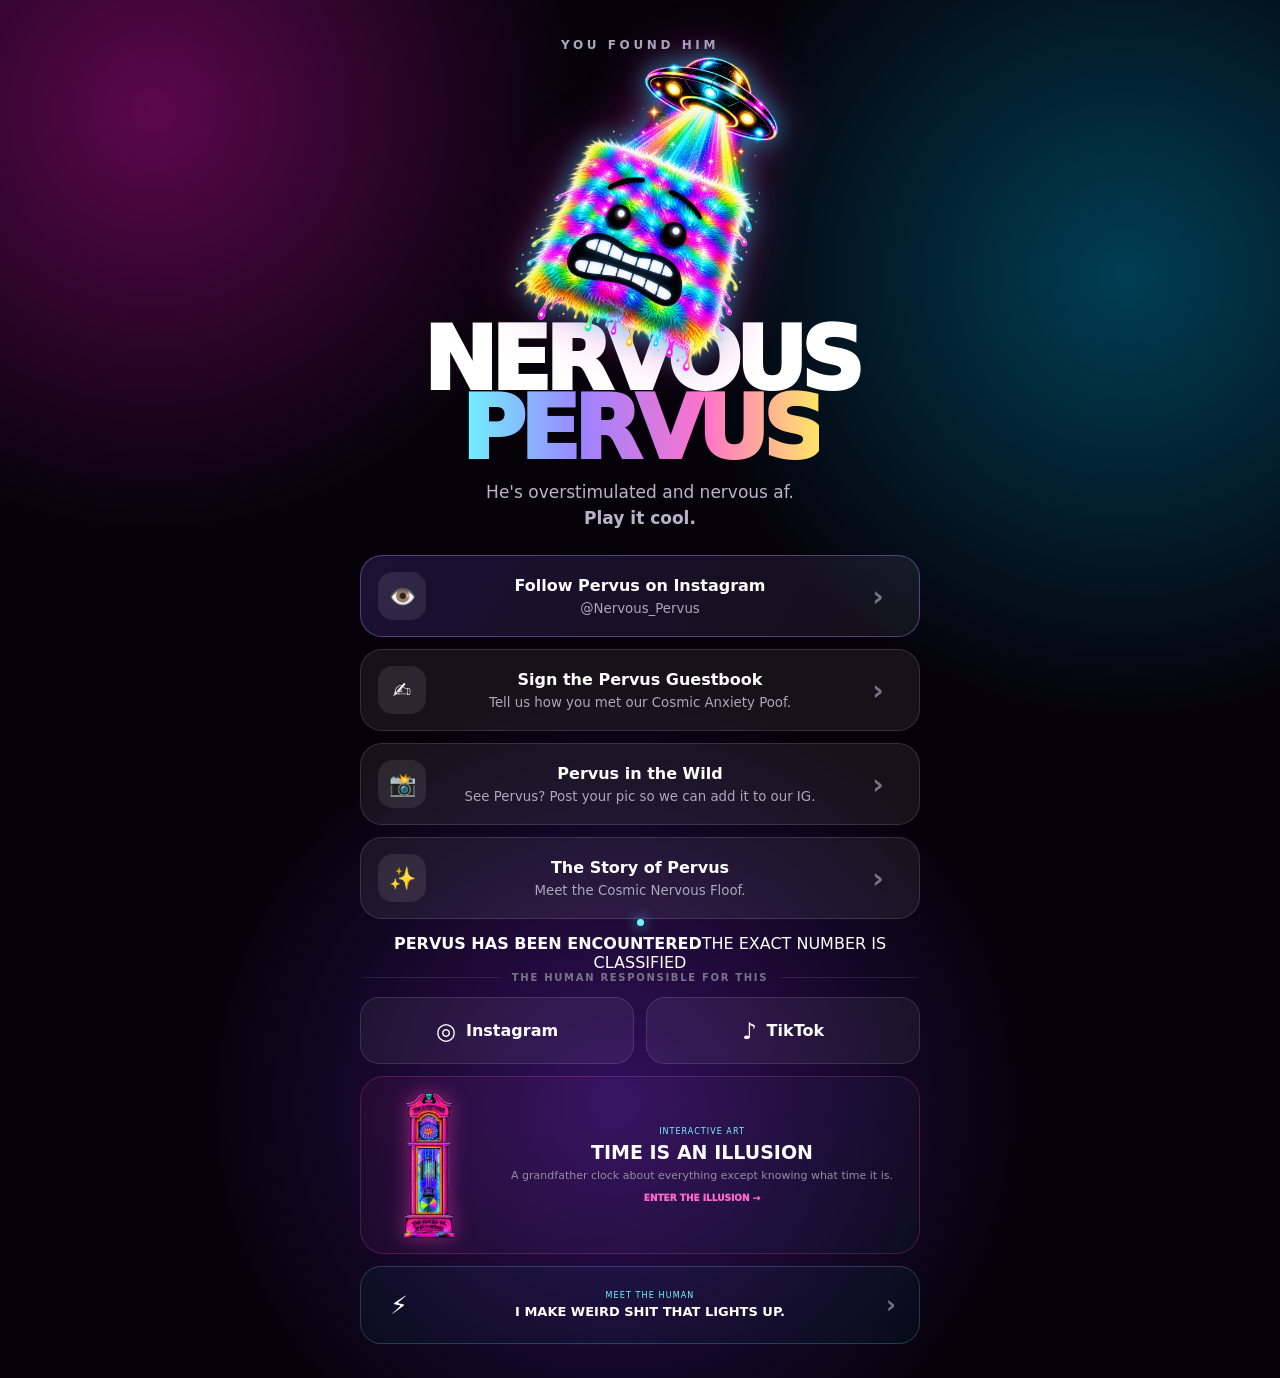
==== index.html @ ae34f4f3 "Refactor encounters section in index.html Removed footer element and adjusted structure for encounte" ====
<!doctype html>
<html lang="en">
<head>
<meta charset="utf-8">
<meta name="viewport" content="width=device-width,initial-scale=1,viewport-fit=cover">
<meta name="theme-color" content="#07030d">
<title>Nervous Pervus</title>
<link rel="stylesheet" href="style.css?v=7">
<link rel="stylesheet" href="art-style.css?v=7">
</head>
<body class="portal-body">
<div class="cosmic-grid"></div>
<main class="shell portal-shell">
  <header class="pervus-home-hero">
    <div class="found">YOU FOUND HIM</div>
    <div class="pervus-float"><img src="pervus-hero.webp" alt="Nervous Pervus being abducted by a neon UFO"></div>
    <h1>NERVOUS<br><span>PERVUS</span></h1>
    <p>He's overstimulated and nervous af.<br><strong>Play it cool.</strong></p>
  </header>

  <section class="links">
    <a class="card primary" id="pervusInstagram" href="#"><div class="emoji">👁️</div><div><strong>Follow Pervus on Instagram</strong><small>@Nervous_Pervus</small></div><b>›</b></a>
    <a class="card" href="guestbook.html"><div class="emoji">✍️</div><div><strong>Sign the Pervus Guestbook</strong><small>Tell us how you met our Cosmic Anxiety Poof.</small></div><b>›</b></a>
    <a class="card" href="upload.html"><div class="emoji">📸</div><div><strong>Pervus in the Wild</strong><small>See Pervus? Post your pic so we can add it to our IG.</small></div><b>›</b></a>
    <a class="card" href="about.html"><div class="emoji">✨</div><div><strong>The Story of Pervus</strong><small>Meet the Cosmic Nervous Floof.</small></div><b>›</b></a>
  </section>

  <div class="pulse"></div><strong>PERVUS HAS BEEN ENCOUNTERED</strong><span id="encounters">COUNTING NERVOUSLY...</span>
  <div class="divider"><span>THE HUMAN RESPONSIBLE FOR THIS</span></div>
  <section class="creator">
    <a class="mini" id="creatorInstagram" href="#"><span>◎</span><strong>Instagram</strong></a>
    <a class="mini" id="creatorTikTok" href="#"><span>♪</span><strong>TikTok</strong></a>
  </section>
  <section class="portal-feature">
    <a href="time-is-an-illusion.html" class="feature-image clock-mini"><img src="clock-hero.webp" alt="Time Is an Illusion"></a>
    <div class="feature-copy">
      <small>INTERACTIVE ART</small>
      <strong>TIME IS AN ILLUSION</strong>
      <span>A grandfather clock about everything except knowing what time it is.</span>
      <a href="time-is-an-illusion.html">ENTER THE ILLUSION →</a>
    </div>
  </section>
  <a class="artist-door closing-door" href="artist.html"><span>⚡</span><div><small>MEET THE HUMAN</small><strong>I MAKE WEIRD SHIT THAT LIGHTS UP.</strong></div><b>›</b></a>
</main>
<script src="config.js?v=5"></script><script src="app.js?v=5"></script>
</body></html>
---- style.css ----
*{box-sizing:border-box}html,body{margin:0;min-height:100%;font-family:Inter,ui-sans-serif,system-ui,-apple-system,"Segoe UI",sans-serif;background:#090812;color:#fff}body{min-height:100vh;background:radial-gradient(circle at 15% 5%,#2b1750 0,transparent 32%),radial-gradient(circle at 90% 22%,#073b47 0,transparent 30%),radial-gradient(circle at 50% 100%,#401132 0,transparent 38%),#090812}.shell{width:min(100% - 30px,560px);margin:auto;padding:38px 0 34px}.hero{text-align:center;margin-bottom:28px}.found{font-size:12px;font-weight:900;letter-spacing:.3em;color:#aaa8bc;margin-bottom:14px}.hero h1{font-size:clamp(54px,16vw,88px);line-height:.79;letter-spacing:-.07em;margin:0;font-weight:1000}.hero h1 span,.gradient{background:linear-gradient(90deg,#70f5ff,#9c83ff 34%,#ff73cb 68%,#ffe566);background-clip:text;-webkit-background-clip:text;color:transparent}.hero p{color:#b8b5c8;font-size:17px;line-height:1.5;margin:24px 0 0}.links{display:grid;gap:12px}.card{min-height:82px;border:1px solid #ffffff21;background:#ffffff11;border-radius:22px;padding:15px 17px;display:grid;grid-template-columns:48px 1fr 20px;gap:13px;align-items:center;text-decoration:none;color:#fff}.card.primary{border-color:#b285ff66;background:linear-gradient(120deg,#7444ce38,#ffffff0f)}.emoji{width:48px;height:48px;border-radius:15px;display:grid;place-items:center;background:#ffffff17;font-size:22px}.card strong{display:block;font-size:16px}.card small{display:block;color:#aaa8ba;margin-top:5px;line-height:1.3}.card b{font-size:28px;color:#777487}.divider{display:flex;align-items:center;gap:12px;color:#777487;font-size:10px;font-weight:900;letter-spacing:.17em;margin:29px 3px 14px}.divider:before,.divider:after{content:"";height:1px;background:#ffffff1a;flex:1}.creator{display:grid;grid-template-columns:1fr 1fr;gap:12px}.mini{height:67px;border-radius:19px;border:1px solid #ffffff1f;background:#ffffff0e;display:flex;align-items:center;justify-content:center;gap:10px;color:#fff;text-decoration:none}.mini span{font-size:23px}footer{text-align:center;color:#777487;margin-top:31px;font-size:10px;letter-spacing:.12em;line-height:1.7}footer strong,footer span{display:block}.pulse{width:7px;height:7px;background:#70f5ff;border-radius:50%;margin:0 auto 8px;box-shadow:0 0 13px #70f5ff}.back{color:#aaa8ba;text-decoration:none;font-weight:800}.page-title{font-size:46px;line-height:.9;margin:22px 0 10px;letter-spacing:-.05em}.intro{color:#aaa8ba;line-height:1.5;margin-bottom:24px}.panel{border:1px solid #ffffff20;background:#ffffff0e;border-radius:24px;padding:18px;margin-bottom:16px}label{display:block;font-size:12px;font-weight:900;letter-spacing:.08em;color:#b9b6c9;margin:14px 0 7px}input,textarea{width:100%;border:1px solid #ffffff20;background:#080810aa;color:#fff;border-radius:14px;padding:14px;font:inherit;outline:none}textarea{min-height:120px;resize:vertical}input:focus,textarea:focus{border-color:#8befff88}.submit{width:100%;border:0;border-radius:16px;padding:16px;margin-top:16px;font-weight:900;font-size:16px;color:#0b0910;background:linear-gradient(90deg,#70f5ff,#b794ff,#ff87d1);cursor:pointer}.submit:disabled{opacity:.55}.status{min-height:24px;text-align:center;color:#b8b5c8;margin-top:12px}.entry{border:1px solid #ffffff1b;background:#ffffff0b;border-radius:18px;padding:15px;margin:10px 0}.entry-head{display:flex;justify-content:space-between;gap:10px;align-items:flex-start}.entry strong{font-size:15px}.entry .where,.entry time{color:#777487;font-size:12px}.entry p{color:#c5c2d0;line-height:1.45;margin:10px 0 0;white-space:pre-wrap;overflow-wrap:anywhere}.empty{color:#777487;text-align:center;padding:18px}.counter{font-size:12px;color:#777487;margin:0 0 12px}
/* Phase 5: universal centered layout */
.shell,.shell *{text-align:center}
.card{grid-template-columns:48px 1fr 48px}
.card .emoji{justify-self:center}.card b{justify-self:center}
.entry-head,.admin-bar,.queue-head,.review-top{justify-content:center!important;align-items:center!important;flex-direction:column}
input,textarea{text-align:center}
.back{display:block;text-align:center}
.intro{margin-left:auto;margin-right:auto}
.review-actions,.confirm-actions{justify-content:center}
.about-head{margin:20px 0}.about-head h2{font-size:14px;letter-spacing:.16em;color:#b8b5c8;margin:12px 0 24px}
.about-story{padding:24px 20px}.about-story p{font-size:16px;line-height:1.7;color:#c8c5d2;margin:18px 0}
.story-orb{font-size:38px;margin:4px 0 16px}.about-story .vibe-callout{font-size:20px;font-weight:1000;letter-spacing:.06em;color:#fff;margin:28px 0}
.about-story .rhythm{font-size:19px;font-weight:900;color:#fff;line-height:1.55}
.about-story blockquote{margin:30px 0 8px;padding:22px 12px;border-top:1px solid #ffffff1b;border-bottom:1px solid #ffffff1b;font-size:23px;font-weight:1000;line-height:1.35;background:linear-gradient(90deg,#70f5ff,#9c83ff 34%,#ff73cb 68%,#ffe566);background-clip:text;-webkit-background-clip:text;color:transparent}
.about-story blockquote span{font-size:16px}.about-home{display:block;text-decoration:none}
---- art-style.css ----
*{box-sizing:border-box}html,body{margin:0;min-height:100%;font-family:Inter,ui-sans-serif,system-ui,-apple-system,"Segoe UI",sans-serif;background:#05020a;color:#fff}a{color:inherit}.neon-body,.portal-body{background:radial-gradient(circle at 12% 8%,#5b074d 0,transparent 25%),radial-gradient(circle at 88% 20%,#003e54 0,transparent 28%),radial-gradient(circle at 48% 80%,#32105d 0,transparent 32%),#05020a;overflow-x:hidden}.cosmic-grid{position:fixed;inset:0;pointer-events:none;opacity:.28;background-image:linear-gradient(#ffffff06 1px,transparent 1px),linear-gradient(90deg,#ffffff05 1px,transparent 1px);background-size:38px 38px;mask-image:linear-gradient(to bottom,#000,transparent 75%);z-index:0}.art-shell{position:relative;z-index:1;width:min(100% - 28px,760px);margin:auto;padding:20px 0 48px;text-align:center}.art-nav{display:flex;justify-content:space-between;gap:12px;margin:4px 0 44px}.art-nav a{font-size:10px;font-weight:1000;letter-spacing:.16em;text-decoration:none;color:#76f7ff;text-shadow:0 0 14px #00eaff88}.eyebrow,.section-tag{font-size:10px;font-weight:1000;letter-spacing:.24em;color:#ff70ce;text-shadow:0 0 15px #ff00a888}.clock-opening h1,.artist-opening h1{font-size:clamp(64px,18vw,118px);line-height:.76;letter-spacing:-.075em;margin:14px 0 28px;font-weight:1000;text-shadow:0 0 3px #fff,0 0 22px #ff00a84f}.clock-opening h1 span,.artist-opening h1 span,h2 span{background:linear-gradient(90deg,#5ff7ff,#9d80ff 32%,#ff47ba 65%,#ffe968);-webkit-background-clip:text;background-clip:text;color:transparent;filter:drop-shadow(0 0 12px #ff36b04d)}.opening-line{font-size:clamp(17px,4.8vw,25px);line-height:1.35;color:#bdb7c9;margin:0 auto 8px;max-width:620px}.opening-line strong{color:#fff}.clock-stage{position:relative;min-height:min(820px,115vw);display:grid;place-items:center;margin:4px 0}.clock-aura{position:absolute;width:72%;height:72%;border-radius:50%;background:radial-gradient(ellipse,#ff20ac55 0,#7d42ff30 35%,#00eaff20 58%,transparent 72%);filter:blur(25px);animation:breathe 5s ease-in-out infinite}.clock-stage img{position:relative;z-index:2;width:min(80%,470px);max-height:780px;object-fit:contain;filter:drop-shadow(0 0 10px #ff28bd) drop-shadow(0 0 34px #652dff8c)}@keyframes breathe{50%{transform:scale(1.08);opacity:.72}}.scroll-cue{font-size:9px;font-weight:900;letter-spacing:.2em;color:#797181;margin:-10px 0 45px}

.manifesto-panel,.present-panel,.play-panel,.origin-panel,.moment-panel,.wild-panel,.final-clock,.whatif-panel,.identity-panel,.breath-panel,.chaos-panel,.stop-panel,.imposter-panel,.inspire-panel,.social-panel{border:1px solid #ff45b34d;border-radius:30px;padding:32px 24px;margin:18px 0;background:linear-gradient(145deg,#ff2cad10,#6d35ff0b 48%,#08050dcc);box-shadow:inset 0 0 30px #ff00aa08,0 0 35px #ff00aa0b}.present-panel,.play-panel,.breath-panel,.imposter-panel{border-color:#4cefff4d;background:linear-gradient(145deg,#00eaff0f,#5434ff0b 52%,#08050dcc)}h2{font-size:clamp(38px,10vw,62px);line-height:.88;letter-spacing:-.055em;margin:10px 0 24px;font-weight:1000}.art-shell p{max-width:620px;margin:17px auto;color:#c9c3d2;font-size:16px;line-height:1.75}.art-shell em{color:#fff}.statement{margin:30px -6px 0;padding:25px 10px;border-top:1px solid #ff53bc4a;border-bottom:1px solid #59efff42;font-size:clamp(22px,6vw,35px);font-weight:900;line-height:1.1}.statement strong{color:#fff}.cyan-statement{color:#73f7ff;text-shadow:0 0 17px #00eaff42}

.delay-section{padding:54px 4px;margin:25px 0}.delay-word{font-size:clamp(48px,14vw,92px);font-weight:1000;line-height:.84;letter-spacing:-.065em;background:linear-gradient(90deg,#fff,#ff58c0);-webkit-background-clip:text;background-clip:text;color:transparent}.delay-word.dim{opacity:.46}.delay-section p{margin-top:36px}.delay-section h2{margin-top:38px}.delay-section h2 span{font-size:.72em}.time-three{display:grid;grid-template-columns:repeat(3,1fr);gap:8px;margin:28px 0}.time-three article{border:1px solid #ffffff18;border-radius:18px;padding:18px 6px;background:#ffffff07}.time-three small,.time-three b{display:block}.time-three small{font-size:8px;letter-spacing:.14em;color:#817b8a}.time-three b{font-size:13px;margin-top:6px}.time-three .now{border-color:#61f5ff66;box-shadow:0 0 24px #00eaff12}.time-three .now b{color:#76f7ff}.giant-line{font-size:clamp(28px,8vw,48px);font-weight:1000;line-height:.94;margin:30px 0;color:#fff}.spend-section{padding:60px 12px;margin:20px 0}.spend-section h2{font-size:clamp(34px,9vw,56px);color:#9b94a5}.spend{font-size:clamp(60px,17vw,112px);font-weight:1000;line-height:.75;letter-spacing:-.07em;margin:24px -8px 36px;background:linear-gradient(90deg,#55f6ff,#9c7dff,#ff3eb7,#ffe76d);-webkit-background-clip:text;background-clip:text;color:transparent;filter:drop-shadow(0 0 16px #ff37b64d)}.play-grid{display:grid;grid-template-columns:repeat(3,1fr);gap:8px;margin:28px 0}.play-grid b{border:1px solid #61efff36;border-radius:18px;padding:19px 5px;color:#78f6ff;font-size:16px}.play-grid small{font-size:10px;color:#8d8798;font-weight:500}.whatif{font-size:clamp(48px,14vw,94px);font-weight:1000;line-height:.82;letter-spacing:-.07em;margin:28px 0;background:linear-gradient(90deg,#68f7ff,#ff4abc,#ffe56d);-webkit-background-clip:text;background-clip:text;color:transparent}.moment-lines{display:flex;flex-wrap:wrap;justify-content:center;gap:7px;margin:25px 0}.moment-lines span{border:1px solid #ffffff17;border-radius:999px;padding:8px 12px;font-size:11px;color:#bcb5c5;background:#ffffff08}.art-shell blockquote{font-size:clamp(29px,8vw,48px);font-weight:1000;line-height:.94;letter-spacing:-.045em;margin:32px 0;background:linear-gradient(90deg,#76f7ff,#ff48bc,#ffe56d);-webkit-background-clip:text;background-clip:text;color:transparent}.art-shell blockquote strong{font-size:.74em}.event-stack{display:grid;gap:9px;margin:26px auto;max-width:520px}.event-stack div{border:1px solid #ffffff18;background:#ffffff08;border-radius:18px;padding:16px}.event-stack b,.event-stack small{display:block}.event-stack small{color:#8c8595;font-size:10px;margin-top:5px}.soft{color:#a29baa!important}.make-it{font-size:clamp(62px,18vw,118px);font-weight:1000;line-height:.72;letter-spacing:-.075em;margin:35px -8px;background:linear-gradient(90deg,#fff,#5cf7ff 30%,#ff48bc 70%,#ffe76b);-webkit-background-clip:text;background-clip:text;color:transparent;filter:drop-shadow(0 0 18px #ff35b44c)}.neon-button{display:block;text-decoration:none;color:#08030c;background:linear-gradient(90deg,#61f5ff,#b887ff,#ff62c5);font-weight:1000;border-radius:18px;padding:18px;margin:28px auto 0;max-width:390px;box-shadow:0 0 30px #b345ff3a}.art-footer{margin:44px 0 8px;color:#655e6d;font-size:9px;letter-spacing:.18em}

.artist-opening{padding:12px 0 34px}.artist-opening p{font-size:17px}.artist-thesis{font-size:clamp(30px,8vw,50px);font-weight:1000;line-height:.95;margin:10px 0 28px}.artist-thesis strong{color:#74f7ff;text-shadow:0 0 18px #00eaff66}.whatif.huge{font-size:clamp(65px,19vw,125px)}.whoa{font-size:clamp(45px,13vw,84px);font-weight:1000;line-height:.82;letter-spacing:-.06em;margin:30px 0;color:#fff;text-shadow:0 0 22px #ff35b455}.do-list{display:grid;gap:7px;margin:28px auto;max-width:520px}.do-list span{font-size:clamp(25px,7vw,40px);font-weight:1000;line-height:1;border:1px solid #ffffff16;border-radius:15px;padding:12px;background:#ffffff06}.projects{margin:55px 0}.projects>h2{margin-bottom:28px}.project-card{display:grid;grid-template-columns:150px 1fr;align-items:center;gap:15px;text-decoration:none;border:1px solid #ffffff1b;background:#ffffff09;border-radius:26px;padding:13px;margin:14px 0;overflow:hidden;text-align:left}.project-card *{text-align:left}.project-image{height:185px;border-radius:18px;display:grid;place-items:center;background:radial-gradient(circle,#ff2fb72b,transparent 70%)}.project-image img{max-width:125px;max-height:175px;object-fit:contain;filter:drop-shadow(0 0 11px #ff3eb77d)}.project-image.pervus{background:radial-gradient(circle,#00eaff28,transparent 70%)}.project-image.pervus img{max-width:145px}.project-card small{font-size:8px;letter-spacing:.13em;color:#75f7ff}.project-card b{display:block;font-size:22px;margin:6px 0}.project-card p{font-size:12px!important;line-height:1.45!important;margin:0!important;color:#938c9d!important}.project-card em{display:block;font-style:normal;color:#ff6acb;font-size:10px;font-weight:1000;margin-top:13px}.artist-socials{display:grid;grid-template-columns:1fr 1fr;gap:10px;margin-top:24px}.artist-socials a{text-decoration:none;border:1px solid #ffffff1b;background:#ffffff08;border-radius:18px;padding:17px}.artist-socials b,.artist-socials span{display:block}.artist-socials b{color:#78f6ff}.artist-socials span{font-size:10px;color:#918a9a;margin-top:5px}

.portal-shell{position:relative;z-index:1}.pervus-home-hero{text-align:center;margin-bottom:24px}.pervus-home-hero .pervus-float{height:290px;display:grid;place-items:center;margin:-10px 0 -20px}.pervus-home-hero img{width:min(94%,430px);max-height:320px;object-fit:contain;filter:drop-shadow(0 0 12px #00eaff88) drop-shadow(0 0 26px #ff27b866)}.pervus-home-hero h1{font-size:clamp(55px,16vw,88px);line-height:.78;letter-spacing:-.07em;margin:0;font-weight:1000}.pervus-home-hero h1 span{background:linear-gradient(90deg,#70f5ff,#9c83ff 34%,#ff73cb 68%,#ffe566);-webkit-background-clip:text;background-clip:text;color:transparent}.pervus-home-hero p{color:#b8b5c8;font-size:17px;line-height:1.5}.portal-feature{border:1px solid #ff52bd38;border-radius:24px;background:linear-gradient(135deg,#ff35b510,#00eaff09);display:grid;grid-template-columns:110px 1fr;gap:14px;align-items:center;padding:13px;margin:12px 0}.feature-image{height:150px;display:grid;place-items:center}.feature-image img{max-width:95px;max-height:145px;filter:drop-shadow(0 0 10px #ff3fba77)}.feature-copy small,.feature-copy strong,.feature-copy span,.feature-copy>a{display:block}.feature-copy small{font-size:8px;letter-spacing:.13em;color:#75f7ff}.feature-copy strong{font-size:19px;margin:5px 0}.feature-copy span{font-size:11px;color:#938d9d;line-height:1.4}.feature-copy>a{font-size:9px;font-weight:1000;color:#ff68ca;text-decoration:none;margin-top:10px}.artist-door{min-height:78px;border:1px solid #5feeff38;background:#00eaff09;border-radius:21px;padding:13px 16px;display:grid;grid-template-columns:44px 1fr 24px;align-items:center;gap:10px;text-decoration:none;margin:12px 0}.artist-door>span{font-size:25px}.artist-door small,.artist-door strong{display:block}.artist-door small{font-size:8px;letter-spacing:.14em;color:#75f7ff}.artist-door strong{font-size:13px;margin-top:4px}.artist-door b{font-size:24px;color:#777487}

@media(max-width:520px){.art-shell{width:min(100% - 24px,760px)}.manifesto-panel,.present-panel,.play-panel,.origin-panel,.moment-panel,.wild-panel,.final-clock,.whatif-panel,.identity-panel,.breath-panel,.chaos-panel,.stop-panel,.imposter-panel,.inspire-panel,.social-panel{padding:28px 18px}.project-card{grid-template-columns:112px 1fr}.project-image{height:155px}.project-image img{max-width:96px;max-height:145px}.project-image.pervus img{max-width:112px}.artist-socials{grid-template-columns:1fr}.clock-stage{min-height:125vw}.portal-feature{grid-template-columns:95px 1fr}.feature-image{height:135px}.feature-image img{max-width:82px;max-height:130px}}
@media(prefers-reduced-motion:reduce){.clock-aura{animation:none}}

/* PHASE 8 — intentional clock rhythm + more of the actual human */
.refined-clock .art-shell{max-width:720px}
.refined-clock .manifesto-panel,
.refined-clock .present-panel,
.refined-clock .play-panel,
.refined-clock .origin-panel,
.refined-clock .moment-panel,
.refined-clock .wild-panel,
.refined-clock .final-clock{
  padding:38px 28px;
  margin:22px 0;
  border-radius:28px;
}
.refined-clock .section-tag{margin-bottom:16px}
.refined-clock h2{
  font-size:clamp(40px,10.5vw,64px);
  line-height:.91;
  margin:8px 0 25px;
}
.refined-clock .art-shell p{
  font-size:16px;
  line-height:1.72;
  max-width:590px;
}
.refined-clock .statement,
.refined-clock .clock-emphasis{
  font-size:clamp(27px,7vw,42px);
  line-height:1.02;
  font-weight:1000;
  letter-spacing:-.035em;
  margin:34px auto 6px;
  padding:25px 8px;
  max-width:640px;
  border-top:1px solid #ff53bc42;
  border-bottom:1px solid #5cefff3d;
  color:#fff;
}
.refined-clock .clock-emphasis strong{
  background:linear-gradient(90deg,#68f7ff,#a17fff,#ff50bd,#ffe56b);
  -webkit-background-clip:text;background-clip:text;color:transparent;
}
.refined-clock .delay-section{padding:58px 10px}
.refined-clock .delay-word{
  font-size:clamp(50px,12vw,78px);
  line-height:.88;
  margin:2px 0;
}
.refined-clock .delay-word.dim{font-size:clamp(43px,10.5vw,68px)}
.refined-clock .delay-section h2{font-size:clamp(37px,9.5vw,58px)}
.refined-clock .spend-section{padding:64px 18px}
.refined-clock .spend-section h2{font-size:clamp(37px,9.5vw,58px);line-height:.93}
.refined-clock .spend{
  font-size:clamp(58px,14vw,90px);
  line-height:.79;
  margin:30px auto 38px;
}
.refined-clock .final-emphasis{font-size:clamp(52px,13vw,88px);line-height:.78;border:0;padding:0}
.refined-clock .giant-line,.refined-clock .whatif,.refined-clock .make-it{font-size:inherit}
.refined-clock .moment-lines span{font-size:12px}
.refined-clock blockquote{font-size:clamp(34px,8.5vw,52px);line-height:.94}

/* Artist page: recurring mascot art, not emoji decoration */
.pervus-clip{display:block;object-fit:contain;filter:drop-shadow(0 0 12px #00eaff7d) drop-shadow(0 0 24px #ff37b66b)}
.hero-clip{width:min(72%,330px);margin:-12px auto 4px;transform:rotate(2deg)}
.footer-clip{width:min(54%,240px);margin:28px auto -2px}
.artist-mantra{
  margin:30px auto 4px;
  padding:24px 10px;
  max-width:620px;
  border-top:1px solid #ff53bc45;
  border-bottom:1px solid #5cefff42;
  font-size:clamp(28px,7.5vw,45px);
  line-height:1;
  font-weight:1000;
  letter-spacing:-.04em;
}
.artist-mantra strong{background:linear-gradient(90deg,#6df7ff,#a580ff,#ff55c1,#ffe66c);-webkit-background-clip:text;background-clip:text;color:transparent}
.artist-mantra.cyan{color:#77f6ff;text-shadow:0 0 20px #00eaff35}
.next-year-panel{
  border:1px solid #ff45b34d;border-radius:30px;padding:32px 24px;margin:18px 0;
  background:linear-gradient(145deg,#ff2cad10,#6d35ff0b 48%,#08050dcc);
  box-shadow:inset 0 0 30px #ff00aa08,0 0 35px #ff00aa0b
}
.quiet-truth{color:#a9a2b2!important;font-size:14px!important;max-width:540px!important}
.real-me .statement{font-size:clamp(27px,7vw,42px)}
@media(max-width:520px){
  .refined-clock .manifesto-panel,.refined-clock .present-panel,.refined-clock .play-panel,
  .refined-clock .origin-panel,.refined-clock .moment-panel,.refined-clock .wild-panel,
  .refined-clock .final-clock{padding:30px 18px}
  .next-year-panel{padding:28px 18px}
}


/* PHASE 9 — STREAMLINED TYPOGRAPHY
   One hierarchy across the clock + artist pages:
   eyebrow -> section heading -> body -> rare emphasis.
   No decorative Pervus art on artist page. */
.clock-page .art-shell,.artist-page .art-shell{width:min(100% - 28px,700px)}
.clock-page .section-tag,.artist-page .section-tag{
  font-size:10px;
  letter-spacing:.18em;
  margin:0 0 13px;
  color:#a99fb1;
  text-shadow:none;
}
.clock-page h2,.artist-page h2{
  font-size:clamp(34px,8.6vw,52px);
  line-height:.94;
  letter-spacing:-.045em;
  margin:6px 0 22px;
}
.clock-page .art-shell p,.artist-page .art-shell p{
  font-size:15.5px;
  line-height:1.68;
  margin:15px auto;
}
.clock-page .manifesto-panel,.clock-page .present-panel,.clock-page .play-panel,
.clock-page .origin-panel,.clock-page .moment-panel,.clock-page .wild-panel,
.clock-page .final-clock,.artist-page .whatif-panel,.artist-page .identity-panel,
.artist-page .breath-panel,.artist-page .chaos-panel,.artist-page .stop-panel,
.artist-page .next-year-panel,.artist-page .imposter-panel,.artist-page .inspire-panel,
.artist-page .social-panel{
  padding:32px 24px;
  margin:16px 0;
  border-radius:24px;
}
.clock-page .statement,.clock-page .clock-emphasis,
.artist-page .statement,.artist-page .artist-mantra{
  font-size:clamp(23px,5.8vw,34px);
  line-height:1.06;
  letter-spacing:-.025em;
  padding:21px 8px;
  margin:26px auto 4px;
}
.clock-page .delay-section{padding:44px 10px}
.clock-page .delay-word{
  font-size:clamp(42px,10vw,62px);
  line-height:.91;
  margin:1px 0;
}
.clock-page .delay-word.dim{font-size:clamp(36px,8.8vw,54px)}
.clock-page .delay-section h2{font-size:clamp(33px,8vw,48px);margin-top:30px}
.clock-page .spend-section{padding:48px 14px}
.clock-page .spend-section h2{font-size:clamp(32px,7.8vw,46px)}
.clock-page .spend{
  font-size:clamp(49px,11vw,70px);
  line-height:.84;
  margin:24px auto 30px;
}
.clock-page .final-emphasis{
  font-size:clamp(45px,10.5vw,70px);
  line-height:.82;
  padding:0;
  margin:30px auto 18px;
}
.clock-page blockquote,.artist-page blockquote{
  font-size:clamp(28px,6.8vw,40px);
  line-height:1;
  margin:27px 0;
}
.artist-page .whatif.huge{
  font-size:clamp(48px,11vw,70px);
  line-height:.86;
  margin:23px 0;
}
.artist-page .whoa{
  font-size:clamp(38px,9vw,58px);
  line-height:.87;
  margin:26px 0;
}
.artist-page .do-list span{
  font-size:clamp(21px,5.5vw,31px);
  padding:10px;
}
.artist-page .artist-opening h1{
  font-size:clamp(60px,15vw,92px);
  margin-bottom:22px;
}
.artist-page .artist-thesis{
  font-size:clamp(27px,6.8vw,40px);
  margin:8px 0 24px;
}
.artist-page .projects{margin:42px 0}
.artist-page .projects>h2{font-size:clamp(34px,8.6vw,52px)}
/* kill old decorative artist-page clip rules */
.artist-page .pervus-clip{display:none!important}

@media(max-width:520px){
  .clock-page .manifesto-panel,.clock-page .present-panel,.clock-page .play-panel,
  .clock-page .origin-panel,.clock-page .moment-panel,.clock-page .wild-panel,
  .clock-page .final-clock,.artist-page .whatif-panel,.artist-page .identity-panel,
  .artist-page .breath-panel,.artist-page .chaos-panel,.artist-page .stop-panel,
  .artist-page .next-year-panel,.artist-page .imposter-panel,.artist-page .inspire-panel,
  .artist-page .social-panel{padding:26px 18px}
}


/* PHASE 10 — feedback rebake
   Human prose first. Neon is atmosphere. Large type is punctuation. */

/* Shared editorial rhythm */
.clock-page .human-copy,.clock-page .human-section,
.artist-page .human-section,.artist-page .artist-story{
  max-width:660px;
  margin:18px auto;
}
.clock-page .human-copy p,.clock-page .human-section p,
.artist-page .human-section p,.artist-page .artist-story p{
  max-width:570px;
  font-size:16px;
  line-height:1.72;
}
.quiet-impact{
  margin:30px auto!important;
  padding:20px 0;
  border-top:1px solid #ffffff18;
  border-bottom:1px solid #ffffff18;
  font-size:19px!important;
  line-height:1.5!important;
  color:#f0ebf3!important;
}
.quiet-impact strong{color:#75f6ff}
.clock-page .section-tag,.artist-page .section-tag{
  color:#8e8797!important;
  text-shadow:none!important;
}

/* Clock: no fake buttons */
.time-three-plain{
  display:grid;
  grid-template-columns:repeat(3,1fr);
  gap:0;
  margin:30px auto;
  max-width:560px;
}
.time-three-plain div{
  padding:8px 5px;
  background:none!important;
  border:0!important;
  border-radius:0!important;
  box-shadow:none!important;
}
.time-three-plain div+div{border-left:1px solid #ffffff18!important}
.time-three-plain small,.time-three-plain b{display:block}
.time-three-plain small{font-size:8px;letter-spacing:.15em;color:#77717e}
.time-three-plain b{font-size:13px;margin-top:7px}
.time-three-plain .now b{color:#73f7ff}

/* Clock: human delay passage */
.clock-page .delay-section{padding:52px 12px}
.delay-hook{
  font-size:clamp(43px,10vw,64px);
  line-height:.88;
  font-weight:1000;
  letter-spacing:-.055em;
  margin:0 auto 34px;
  color:#ff9bd7;
}
.clock-page .delay-section .quiet-impact{max-width:590px}

/* Clock: thesis gets the rare giant treatment */
.clock-page .spend-section{padding:58px 15px}
.clock-page .spend-section>p{font-size:16px;line-height:1.72;max-width:560px}
.clock-page .spend{
  font-size:clamp(54px,12vw,78px);
  line-height:.82;
  margin:28px auto 34px;
}

/* Clock interaction + moment: prose, not UI */
.clock-page .play-panel h2{font-size:clamp(34px,8vw,48px)}
.clock-page .moment-panel .quiet-impact strong{color:#ff72ca}
.moment-lines,.play-grid{display:none!important}

/* Artist: first ideas are one continuous reading section */
.artist-story{
  padding:40px 24px;
  border-top:1px solid #ffffff16;
  border-bottom:1px solid #ffffff16;
}
.artist-story h2{
  font-size:clamp(40px,9vw,56px);
  margin:8px 0 24px;
}
.artist-story h3{
  font-size:clamp(24px,5.5vw,32px);
  line-height:1.1;
  margin:44px auto 15px;
  color:#fff;
  letter-spacing:-.025em;
}
.artist-story .quiet-impact{
  font-size:21px!important;
  color:#79f6ff!important;
  font-weight:800;
}

/* Artist: imposter section is the emotional center, not a dashboard */
.artist-page .imposter-panel{padding:38px 26px}
.artist-page .imposter-panel h2{margin-bottom:27px}
.belief-line{
  font-size:21px!important;
  line-height:1.35!important;
  font-weight:900;
  color:#78f5ff!important;
  margin:31px auto 22px!important;
}
.plain-progression{
  display:flex;
  flex-direction:column;
  gap:4px;
  margin:24px auto;
  max-width:430px;
}
.plain-progression span{
  border:0!important;
  background:none!important;
  border-radius:0!important;
  padding:3px!important;
  font-size:clamp(21px,5vw,29px);
  line-height:1.08;
  font-weight:1000;
  color:#aaa4af;
}
.plain-progression span:last-child{color:#fff}
.quiet-ending{
  margin-top:30px!important;
  color:#9f98a7!important;
  font-size:14px!important;
  line-height:1.65!important;
}
.quiet-ending strong{font-size:17px;color:#fff}

/* Index requested order */
.encounter-break{
  margin:31px 0 28px!important;
  padding-bottom:26px;
  border-bottom:1px solid #ffffff12;
}
.portal-shell .divider{margin-top:0}
.portal-shell .creator{margin-bottom:12px}
.portal-shell .portal-feature{margin:12px 0}
.portal-shell .closing-door{margin:12px 0 0}

/* Artist page has no decorative Pervus. Pervus remains only as project art. */
.artist-page .pervus-clip{display:none!important}

@media(max-width:520px){
  .artist-story{padding:34px 18px}
  .artist-page .imposter-panel{padding:30px 18px}
}
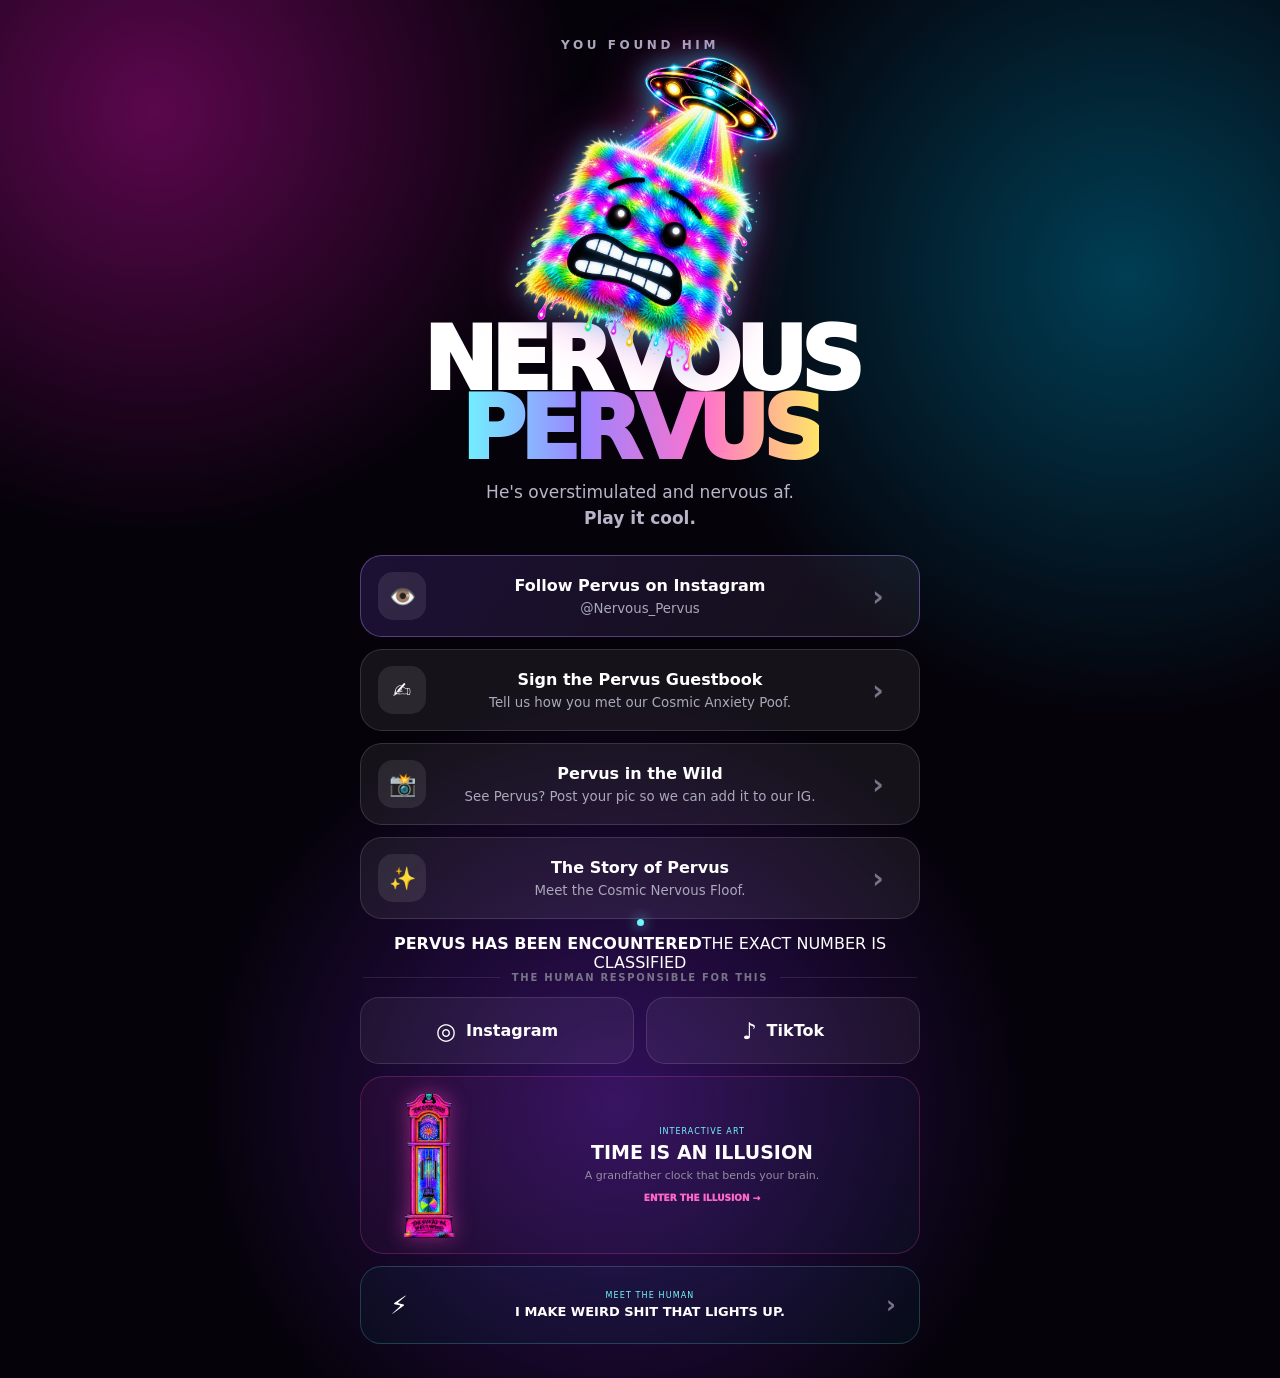
==== commit 1149551d: "Update description of interactive art feature" ====
--- a/index.html
+++ b/index.html
@@ -36,7 +36,7 @@
     <div class="feature-copy">
       <small>INTERACTIVE ART</small>
       <strong>TIME IS AN ILLUSION</strong>
-      <span>A grandfather clock about everything except knowing what time it is.</span>
+      <span>A grandfather clock that bends your brain.</span>
       <a href="time-is-an-illusion.html">ENTER THE ILLUSION →</a>
     </div>
   </section>
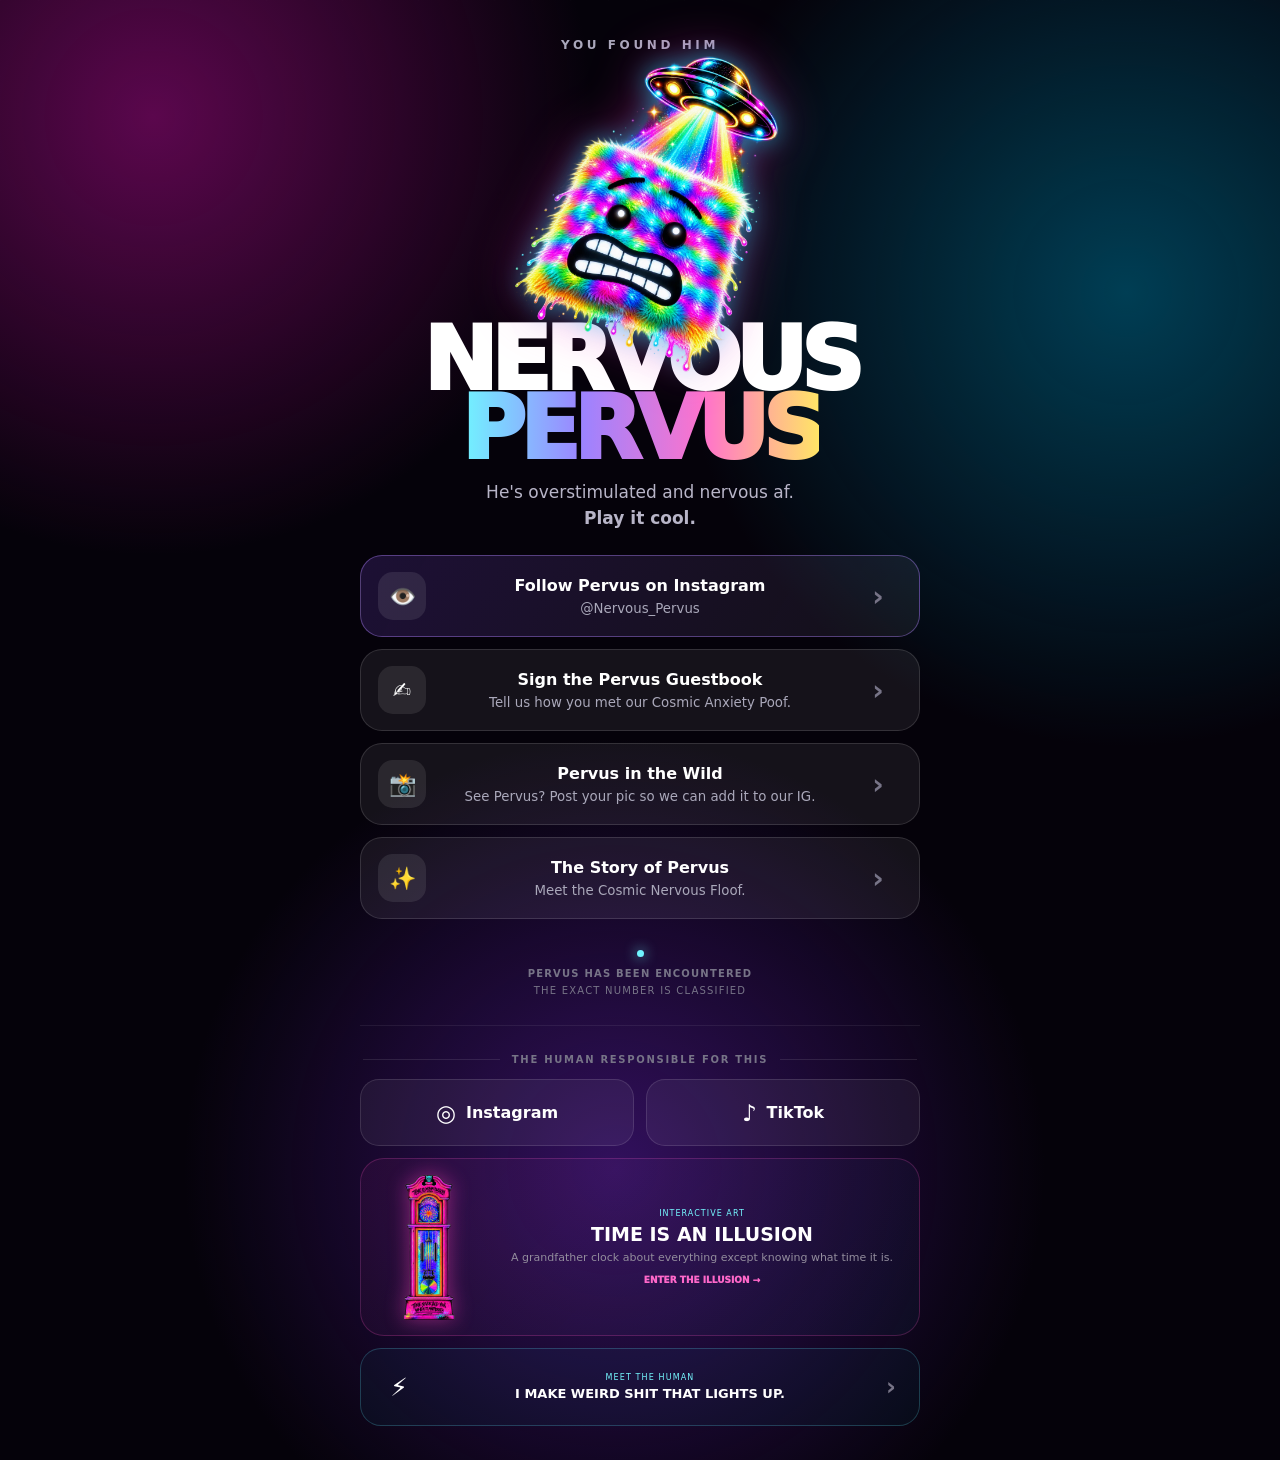
==== commit f37d6110: "Update index.html" ====
--- a/index.html
+++ b/index.html
@@ -25,7 +25,7 @@
     <a class="card" href="about.html"><div class="emoji">✨</div><div><strong>The Story of Pervus</strong><small>Meet the Cosmic Nervous Floof.</small></div><b>›</b></a>
   </section>
 
-  <div class="pulse"></div><strong>PERVUS HAS BEEN ENCOUNTERED</strong><span id="encounters">COUNTING NERVOUSLY...</span>
+  <footer class="encounter-break"><div class="pulse"></div><strong>PERVUS HAS BEEN ENCOUNTERED</strong><span id="encounters">COUNTING NERVOUSLY...</span></footer>
   <div class="divider"><span>THE HUMAN RESPONSIBLE FOR THIS</span></div>
   <section class="creator">
     <a class="mini" id="creatorInstagram" href="#"><span>◎</span><strong>Instagram</strong></a>
@@ -36,7 +36,7 @@
     <div class="feature-copy">
       <small>INTERACTIVE ART</small>
       <strong>TIME IS AN ILLUSION</strong>
-      <span>A grandfather clock that bends your brain.</span>
+      <span>A grandfather clock about everything except knowing what time it is.</span>
       <a href="time-is-an-illusion.html">ENTER THE ILLUSION →</a>
     </div>
   </section>
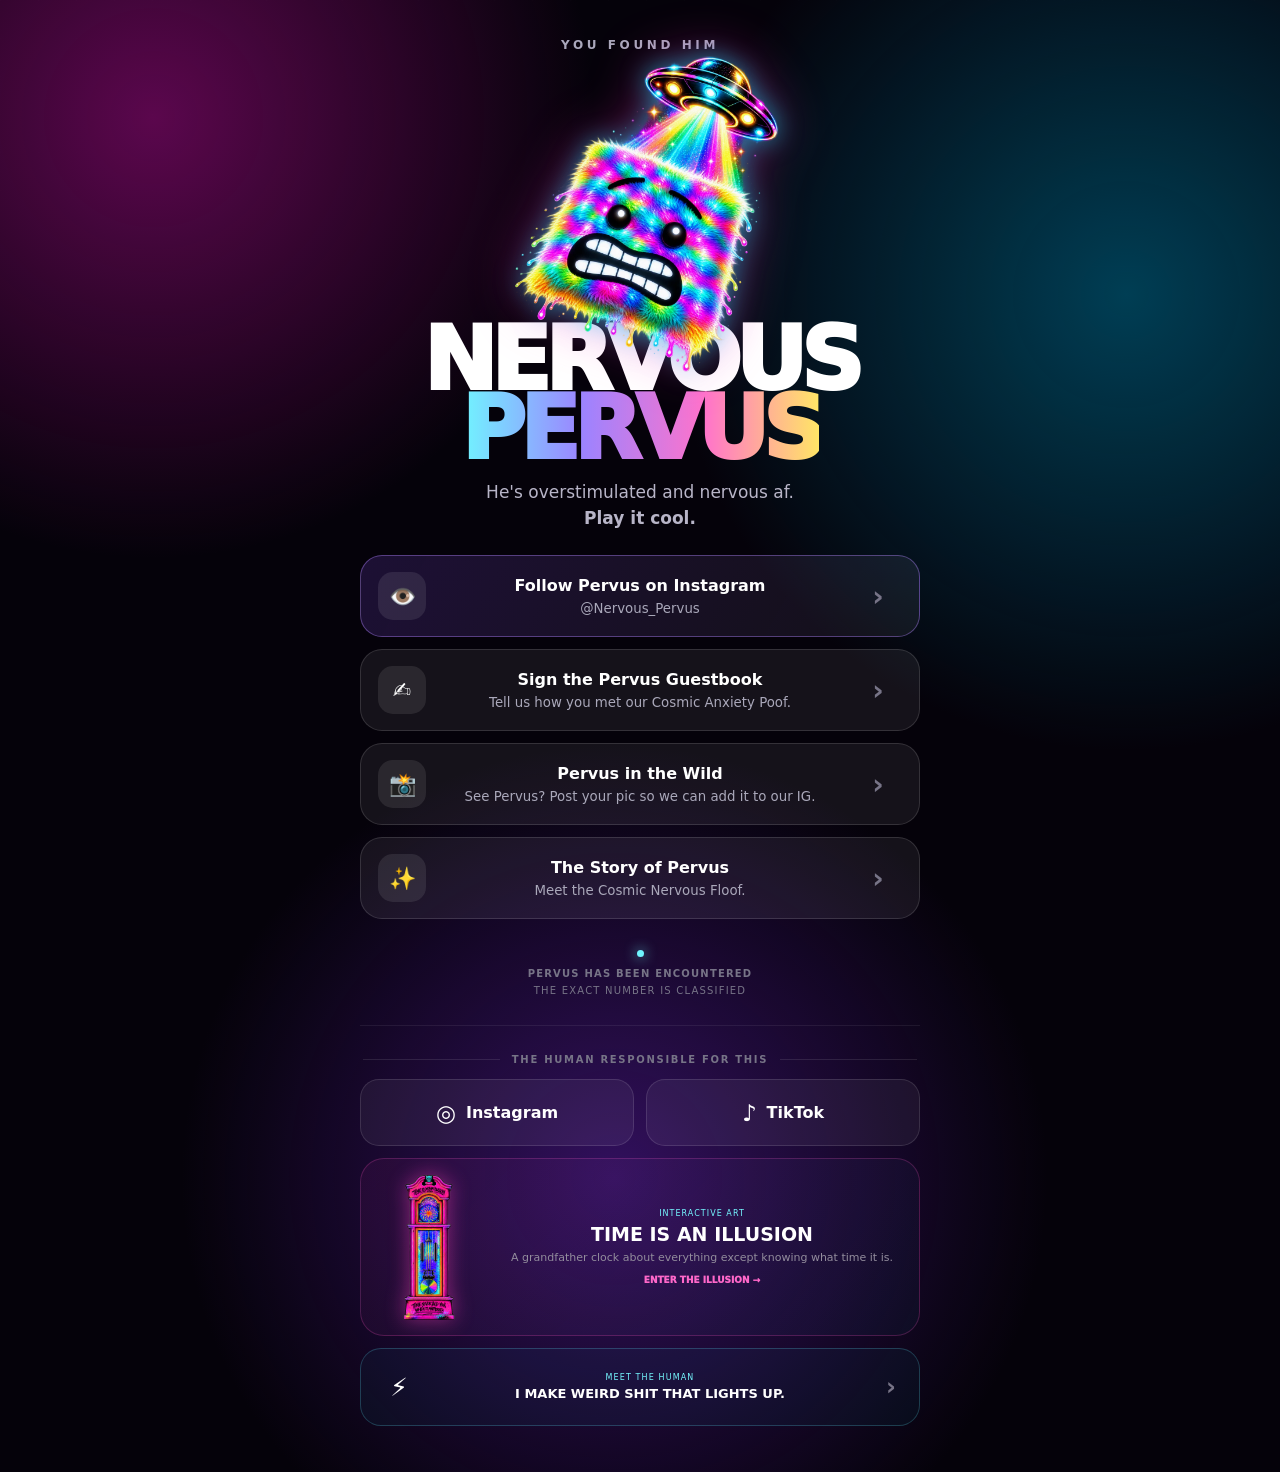
==== commit fb77e177: "Add files via upload" ====
--- a/index.html
+++ b/index.html
@@ -5,8 +5,8 @@
 <meta name="viewport" content="width=device-width,initial-scale=1,viewport-fit=cover">
 <meta name="theme-color" content="#07030d">
 <title>Nervous Pervus</title>
-<link rel="stylesheet" href="style.css?v=7">
-<link rel="stylesheet" href="art-style.css?v=7">
+<link rel="stylesheet" href="style.css?v=13">
+<link rel="stylesheet" href="art-style.css?v=13">
 </head>
 <body class="portal-body">
 <div class="cosmic-grid"></div>
@@ -42,5 +42,5 @@
   </section>
   <a class="artist-door closing-door" href="artist.html"><span>⚡</span><div><small>MEET THE HUMAN</small><strong>I MAKE WEIRD SHIT THAT LIGHTS UP.</strong></div><b>›</b></a>
 </main>
-<script src="config.js?v=5"></script><script src="app.js?v=5"></script>
+<script src="config.js?v=13"></script><script src="app.js?v=13"></script>
 </body></html>
--- a/art-style.css
+++ b/art-style.css
@@ -1,364 +1,135 @@
-*{box-sizing:border-box}html,body{margin:0;min-height:100%;font-family:Inter,ui-sans-serif,system-ui,-apple-system,"Segoe UI",sans-serif;background:#05020a;color:#fff}a{color:inherit}.neon-body,.portal-body{background:radial-gradient(circle at 12% 8%,#5b074d 0,transparent 25%),radial-gradient(circle at 88% 20%,#003e54 0,transparent 28%),radial-gradient(circle at 48% 80%,#32105d 0,transparent 32%),#05020a;overflow-x:hidden}.cosmic-grid{position:fixed;inset:0;pointer-events:none;opacity:.28;background-image:linear-gradient(#ffffff06 1px,transparent 1px),linear-gradient(90deg,#ffffff05 1px,transparent 1px);background-size:38px 38px;mask-image:linear-gradient(to bottom,#000,transparent 75%);z-index:0}.art-shell{position:relative;z-index:1;width:min(100% - 28px,760px);margin:auto;padding:20px 0 48px;text-align:center}.art-nav{display:flex;justify-content:space-between;gap:12px;margin:4px 0 44px}.art-nav a{font-size:10px;font-weight:1000;letter-spacing:.16em;text-decoration:none;color:#76f7ff;text-shadow:0 0 14px #00eaff88}.eyebrow,.section-tag{font-size:10px;font-weight:1000;letter-spacing:.24em;color:#ff70ce;text-shadow:0 0 15px #ff00a888}.clock-opening h1,.artist-opening h1{font-size:clamp(64px,18vw,118px);line-height:.76;letter-spacing:-.075em;margin:14px 0 28px;font-weight:1000;text-shadow:0 0 3px #fff,0 0 22px #ff00a84f}.clock-opening h1 span,.artist-opening h1 span,h2 span{background:linear-gradient(90deg,#5ff7ff,#9d80ff 32%,#ff47ba 65%,#ffe968);-webkit-background-clip:text;background-clip:text;color:transparent;filter:drop-shadow(0 0 12px #ff36b04d)}.opening-line{font-size:clamp(17px,4.8vw,25px);line-height:1.35;color:#bdb7c9;margin:0 auto 8px;max-width:620px}.opening-line strong{color:#fff}.clock-stage{position:relative;min-height:min(820px,115vw);display:grid;place-items:center;margin:4px 0}.clock-aura{position:absolute;width:72%;height:72%;border-radius:50%;background:radial-gradient(ellipse,#ff20ac55 0,#7d42ff30 35%,#00eaff20 58%,transparent 72%);filter:blur(25px);animation:breathe 5s ease-in-out infinite}.clock-stage img{position:relative;z-index:2;width:min(80%,470px);max-height:780px;object-fit:contain;filter:drop-shadow(0 0 10px #ff28bd) drop-shadow(0 0 34px #652dff8c)}@keyframes breathe{50%{transform:scale(1.08);opacity:.72}}.scroll-cue{font-size:9px;font-weight:900;letter-spacing:.2em;color:#797181;margin:-10px 0 45px}
+*{box-sizing:border-box}
+html,body{margin:0;min-height:100%;font-family:Inter,ui-sans-serif,system-ui,-apple-system,"Segoe UI",sans-serif;background:#05020a;color:#fff}
+a{color:inherit}
+.neon-body,.portal-body{background:radial-gradient(circle at 12% 8%,#5b074d 0,transparent 25%),radial-gradient(circle at 88% 20%,#003e54 0,transparent 28%),radial-gradient(circle at 48% 80%,#32105d 0,transparent 32%),#05020a;overflow-x:hidden}
+.cosmic-grid{position:fixed;inset:0;pointer-events:none;opacity:.28;background-image:linear-gradient(#ffffff06 1px,transparent 1px),linear-gradient(90deg,#ffffff05 1px,transparent 1px);background-size:38px 38px;mask-image:linear-gradient(to bottom,#000,transparent 75%);z-index:0}
+.art-shell{position:relative;z-index:1;width:min(100% - 28px,700px);margin:auto;padding:20px 0 48px;text-align:center}
+.art-nav{display:flex;justify-content:space-between;gap:12px;margin:4px 0 44px}
+.art-nav a{font-size:10px;font-weight:1000;letter-spacing:.16em;text-decoration:none;color:#76f7ff;text-shadow:0 0 14px #00eaff88}
+.eyebrow{font-size:10px;font-weight:1000;letter-spacing:.24em;color:#ff70ce;text-shadow:0 0 15px #ff00a888}
+.section-tag{font-size:10px;font-weight:1000;letter-spacing:.18em;color:#8e8797;letter-spacing:.18em;margin:0 0 13px;text-shadow:none}
+.clock-opening h1,.artist-opening h1{font-size:clamp(64px,18vw,118px);line-height:.76;letter-spacing:-.075em;margin:14px 0 28px;font-weight:1000;text-shadow:0 0 3px #fff,0 0 22px #ff00a84f}
+.clock-opening h1 span,.artist-opening h1 span{background:linear-gradient(90deg,#5ff7ff,#9d80ff 32%,#ff47ba 65%,#ffe968);-webkit-background-clip:text;background-clip:text;color:transparent;filter:drop-shadow(0 0 12px #ff36b04d)}
+h2{font-size:clamp(34px,8.6vw,52px);line-height:.94;letter-spacing:-.045em;margin:6px 0 22px;font-weight:1000}
+.art-shell p{max-width:590px;margin:15px auto;color:#c9c3d2;font-size:16px;line-height:1.72}
+.art-shell em{color:#fff}
+.art-footer{margin:44px 0 8px;color:#655e6d;font-size:9px;letter-spacing:.18em}
 
-.manifesto-panel,.present-panel,.play-panel,.origin-panel,.moment-panel,.wild-panel,.final-clock,.whatif-panel,.identity-panel,.breath-panel,.chaos-panel,.stop-panel,.imposter-panel,.inspire-panel,.social-panel{border:1px solid #ff45b34d;border-radius:30px;padding:32px 24px;margin:18px 0;background:linear-gradient(145deg,#ff2cad10,#6d35ff0b 48%,#08050dcc);box-shadow:inset 0 0 30px #ff00aa08,0 0 35px #ff00aa0b}.present-panel,.play-panel,.breath-panel,.imposter-panel{border-color:#4cefff4d;background:linear-gradient(145deg,#00eaff0f,#5434ff0b 52%,#08050dcc)}h2{font-size:clamp(38px,10vw,62px);line-height:.88;letter-spacing:-.055em;margin:10px 0 24px;font-weight:1000}.art-shell p{max-width:620px;margin:17px auto;color:#c9c3d2;font-size:16px;line-height:1.75}.art-shell em{color:#fff}.statement{margin:30px -6px 0;padding:25px 10px;border-top:1px solid #ff53bc4a;border-bottom:1px solid #59efff42;font-size:clamp(22px,6vw,35px);font-weight:900;line-height:1.1}.statement strong{color:#fff}.cyan-statement{color:#73f7ff;text-shadow:0 0 17px #00eaff42}
+/* CLOCK */
+.opening-line{font-size:clamp(17px,4.8vw,25px);line-height:1.35;color:#bdb7c9;margin:0 auto 8px;max-width:620px}
+.opening-line strong{color:#fff}
+.clock-stage{position:relative;min-height:min(820px,115vw);display:grid;place-items:center;margin:4px 0}
+.clock-aura{position:absolute;width:72%;height:72%;border-radius:50%;background:radial-gradient(ellipse,#ff20ac55 0,#7d42ff30 35%,#00eaff20 58%,transparent 72%);filter:blur(25px);animation:breathe 5s ease-in-out infinite}
+.clock-stage img{position:relative;z-index:2;width:min(80%,470px);max-height:780px;object-fit:contain;filter:drop-shadow(0 0 10px #ff28bd) drop-shadow(0 0 34px #652dff8c)}
+@keyframes breathe{50%{transform:scale(1.08);opacity:.72}}
+.scroll-cue{font-size:9px;font-weight:900;letter-spacing:.2em;color:#797181;margin:-10px 0 45px}
+.manifesto-panel,.present-panel,.origin-panel,.moment-panel,.final-clock{border:1px solid #ff45b34d;border-radius:24px;padding:32px 24px;margin:16px 0;background:linear-gradient(145deg,#ff2cad10,#6d35ff0b 48%,#08050dcc);box-shadow:inset 0 0 30px #ff00aa08,0 0 35px #ff00aa0b}
+.present-panel{border-color:#4cefff4d;background:linear-gradient(145deg,#00eaff0f,#5434ff0b 52%,#08050dcc)}
+.clock-page .human-section{max-width:660px;margin:18px auto}
+.clock-page .human-section p{max-width:570px;font-size:16px;line-height:1.72}
+.statement,.clock-emphasis{margin:26px auto 4px;padding:21px 8px;max-width:640px;border-top:1px solid #ff53bc42;border-bottom:1px solid #5cefff3d;font-size:clamp(23px,5.8vw,34px);font-weight:1000;line-height:1.06;letter-spacing:-.025em;color:#fff}
+.clock-emphasis strong{background:linear-gradient(90deg,#68f7ff,#a17fff,#ff50bd,#ffe56b);-webkit-background-clip:text;background-clip:text;color:transparent}
+.clock-page .quiet-impact{max-width:590px;margin:30px auto!important;padding:20px 0;border-top:1px solid #ffffff18;border-bottom:1px solid #ffffff18;font-size:19px!important;line-height:1.5!important;color:#f0ebf3!important}
+.clock-page .quiet-impact strong{color:#75f6ff}
+.final-emphasis{font-size:clamp(45px,10.5vw,70px);line-height:.82;padding:0;margin:30px auto 18px;border:0}
+.neon-button{display:block;text-decoration:none;color:#08030c;background:linear-gradient(90deg,#61f5ff,#b887ff,#ff62c5);font-weight:1000;border-radius:18px;padding:18px;margin:28px auto 0;max-width:390px;box-shadow:0 0 30px #b345ff3a}
 
-.delay-section{padding:54px 4px;margin:25px 0}.delay-word{font-size:clamp(48px,14vw,92px);font-weight:1000;line-height:.84;letter-spacing:-.065em;background:linear-gradient(90deg,#fff,#ff58c0);-webkit-background-clip:text;background-clip:text;color:transparent}.delay-word.dim{opacity:.46}.delay-section p{margin-top:36px}.delay-section h2{margin-top:38px}.delay-section h2 span{font-size:.72em}.time-three{display:grid;grid-template-columns:repeat(3,1fr);gap:8px;margin:28px 0}.time-three article{border:1px solid #ffffff18;border-radius:18px;padding:18px 6px;background:#ffffff07}.time-three small,.time-three b{display:block}.time-three small{font-size:8px;letter-spacing:.14em;color:#817b8a}.time-three b{font-size:13px;margin-top:6px}.time-three .now{border-color:#61f5ff66;box-shadow:0 0 24px #00eaff12}.time-three .now b{color:#76f7ff}.giant-line{font-size:clamp(28px,8vw,48px);font-weight:1000;line-height:.94;margin:30px 0;color:#fff}.spend-section{padding:60px 12px;margin:20px 0}.spend-section h2{font-size:clamp(34px,9vw,56px);color:#9b94a5}.spend{font-size:clamp(60px,17vw,112px);font-weight:1000;line-height:.75;letter-spacing:-.07em;margin:24px -8px 36px;background:linear-gradient(90deg,#55f6ff,#9c7dff,#ff3eb7,#ffe76d);-webkit-background-clip:text;background-clip:text;color:transparent;filter:drop-shadow(0 0 16px #ff37b64d)}.play-grid{display:grid;grid-template-columns:repeat(3,1fr);gap:8px;margin:28px 0}.play-grid b{border:1px solid #61efff36;border-radius:18px;padding:19px 5px;color:#78f6ff;font-size:16px}.play-grid small{font-size:10px;color:#8d8798;font-weight:500}.whatif{font-size:clamp(48px,14vw,94px);font-weight:1000;line-height:.82;letter-spacing:-.07em;margin:28px 0;background:linear-gradient(90deg,#68f7ff,#ff4abc,#ffe56d);-webkit-background-clip:text;background-clip:text;color:transparent}.moment-lines{display:flex;flex-wrap:wrap;justify-content:center;gap:7px;margin:25px 0}.moment-lines span{border:1px solid #ffffff17;border-radius:999px;padding:8px 12px;font-size:11px;color:#bcb5c5;background:#ffffff08}.art-shell blockquote{font-size:clamp(29px,8vw,48px);font-weight:1000;line-height:.94;letter-spacing:-.045em;margin:32px 0;background:linear-gradient(90deg,#76f7ff,#ff48bc,#ffe56d);-webkit-background-clip:text;background-clip:text;color:transparent}.art-shell blockquote strong{font-size:.74em}.event-stack{display:grid;gap:9px;margin:26px auto;max-width:520px}.event-stack div{border:1px solid #ffffff18;background:#ffffff08;border-radius:18px;padding:16px}.event-stack b,.event-stack small{display:block}.event-stack small{color:#8c8595;font-size:10px;margin-top:5px}.soft{color:#a29baa!important}.make-it{font-size:clamp(62px,18vw,118px);font-weight:1000;line-height:.72;letter-spacing:-.075em;margin:35px -8px;background:linear-gradient(90deg,#fff,#5cf7ff 30%,#ff48bc 70%,#ffe76b);-webkit-background-clip:text;background-clip:text;color:transparent;filter:drop-shadow(0 0 18px #ff35b44c)}.neon-button{display:block;text-decoration:none;color:#08030c;background:linear-gradient(90deg,#61f5ff,#b887ff,#ff62c5);font-weight:1000;border-radius:18px;padding:18px;margin:28px auto 0;max-width:390px;box-shadow:0 0 30px #b345ff3a}.art-footer{margin:44px 0 8px;color:#655e6d;font-size:9px;letter-spacing:.18em}
+/* ARTIST */
+.artist-page .art-shell{width:min(100% - 30px,700px);padding-bottom:56px}
+.artist-opening{padding:20px 0 72px}
+.artist-opening .eyebrow{color:#ff77ce;text-shadow:0 0 14px #ff00a85c}
+.artist-opening h1{font-size:clamp(62px,15vw,94px);line-height:.80;margin:16px 0 24px}
+.artist-thesis{font-size:clamp(28px,6.7vw,40px);font-weight:1000;line-height:.98;margin:0 auto 26px}
+.artist-thesis strong{color:#74f7ff;text-shadow:0 0 18px #00eaff66}
+.artist-opening>p{max-width:570px;margin:0 auto;color:#c9c3d2;font-size:16px;line-height:1.7}
+.artist-page .section-tag{margin:0 0 14px;color:#8f8998;font-size:9px;letter-spacing:.20em}
+.artist-page h2{color:#fff;font-size:clamp(36px,8.3vw,50px);line-height:.94;letter-spacing:-.045em;margin:6px 0 25px}
+.artist-page h2 span{background:none;-webkit-background-clip:initial;background-clip:initial;color:#fff;filter:none}
+.artist-story{max-width:640px;margin:0 auto;padding:50px 20px;border:0;background:none;box-shadow:none;border-radius:0}
+.artist-story+.artist-story{padding-top:42px}
+.artist-story p,.chaos-panel p,.imposter-panel p,.inspire-panel p{max-width:570px;margin:17px auto;font-size:16px;line-height:1.76;color:#c9c3d2}
+.artist-story:nth-of-type(2) h2 span{color:#ff79c9}
+.artist-page .quiet-impact{max-width:560px!important;margin:31px auto!important;padding:0!important;border:0!important;color:#76f5ff!important;font-size:18px!important;line-height:1.5!important;font-weight:800}
+.artist-page .quiet-impact strong{color:inherit}
+.chaos-panel,.imposter-panel,.inspire-panel{max-width:640px;border-radius:27px}
+.chaos-panel{margin:28px auto 22px;padding:54px 28px;border:1px solid #ff5abd38;background:radial-gradient(circle at 15% 0%,#ff2fac16 0,transparent 38%),linear-gradient(145deg,#ff2cad0b,#6d35ff08 52%,#08050d99);box-shadow:inset 0 0 34px #ff00aa06,0 0 34px #ff00aa08}
+.chaos-panel h2 span{color:#ff79c9}
+.artist-page blockquote{margin:34px auto;font-size:clamp(30px,7vw,42px);font-weight:1000;line-height:.98;letter-spacing:-.045em;color:#ff70c9;text-shadow:0 0 18px #ff35b43a}
+.imposter-panel{margin:22px auto;padding:56px 28px;border:1px solid #55edff38;background:radial-gradient(circle at 85% 5%,#00eaff12 0,transparent 38%),linear-gradient(145deg,#00eaff0b,#5334ff08 54%,#08050d99);box-shadow:inset 0 0 34px #00eaff05,0 0 34px #00eaff08}
+.imposter-panel h2 span{color:#75f5ff}
+.belief-line{max-width:520px;margin:32px auto 23px!important;color:#75f5ff!important;font-size:19px!important;line-height:1.42!important;font-weight:900}
+.plain-progression{display:flex;flex-direction:column;gap:6px;margin:26px auto 30px;max-width:430px}
+.plain-progression span{padding:3px;font-size:clamp(20px,4.8vw,27px);line-height:1.08;font-weight:1000;color:#8e8894}
+.plain-progression span:nth-child(3){color:#c8c2cc}
+.plain-progression span:last-child{color:#fff}
+.quiet-ending{margin:27px auto 0!important;color:#918b98!important;font-size:14px!important;line-height:1.65!important}
+.quiet-ending strong{font-size:16px;color:#fff}
+.inspire-panel{margin:22px auto 0;padding:62px 28px;border:1px solid #c25aff42;background:radial-gradient(circle at 20% 0%,#ff37b719 0,transparent 38%),radial-gradient(circle at 90% 90%,#6844ff14 0,transparent 42%),linear-gradient(145deg,#7e24a512,#30155a12 55%,#08050da6);box-shadow:inset 0 0 42px #ff00aa07,0 0 40px #8f42ff09}
+.inspire-panel h2{font-size:clamp(44px,10vw,62px);line-height:.88}
+.inspire-panel h2 span{background:linear-gradient(90deg,#65f5ff,#a083ff 34%,#ff58bf 70%,#ffe36a);-webkit-background-clip:text;background-clip:text;color:transparent;filter:drop-shadow(0 0 10px #ff38b52b)}
+.projects{max-width:660px;margin:0 auto;padding:86px 0 34px}
+.projects>h2{font-size:clamp(38px,8.8vw,54px);line-height:.92;margin-bottom:34px}
+.projects>h2 span{background:linear-gradient(90deg,#65f5ff,#a083ff 36%,#ff5abd 72%,#ffe16c);-webkit-background-clip:text;background-clip:text;color:transparent}
+.project-card{display:grid;grid-template-columns:150px 1fr;align-items:center;gap:15px;text-decoration:none;border:1px solid #ffffff20;background:linear-gradient(135deg,#ffffff0b,#ffffff06);border-radius:24px;padding:13px;margin:14px 0;overflow:hidden;text-align:left;transition:transform .18s ease,border-color .18s ease,background .18s ease}
+.project-card *{text-align:left}
+.project-card:hover{transform:translateY(-2px);border-color:#75f5ff45;background:linear-gradient(135deg,#ffffff0e,#00eaff07)}
+.clock-card{border-color:#ff65c32b}.pervus-card{border-color:#62efff2b}
+.project-image{height:185px;border-radius:18px;display:grid;place-items:center;background:radial-gradient(circle,#ff2fb72b,transparent 70%)}
+.project-image img{max-width:125px;max-height:175px;object-fit:contain;filter:drop-shadow(0 0 11px #ff3eb77d)}
+.project-image.pervus{background:radial-gradient(circle,#00eaff28,transparent 70%)}
+.project-image.pervus img{max-width:145px}
+.project-card small{font-size:8px;letter-spacing:.13em;color:#75f7ff}
+.project-card b{display:block;font-size:22px;margin:6px 0}
+.project-card p{font-size:12px!important;line-height:1.45!important;margin:0!important;color:#938c9d!important}
+.project-card em{display:block;font-style:normal;color:#ff6acb;font-size:10px;font-weight:1000;margin-top:13px}
+.social-panel{max-width:640px;margin:38px auto 0;padding:48px 24px 30px;border:1px solid #ffffff18;border-radius:24px;background:linear-gradient(145deg,#ffffff07,#00eaff04 52%,#ff2fad05);box-shadow:none}
+.social-panel h2{font-size:clamp(34px,7.8vw,48px)}
+.social-panel h2 span{color:#75f5ff}
+.artist-socials{display:grid;grid-template-columns:1fr 1fr;gap:10px;margin-top:24px}
+.artist-socials a{text-decoration:none;border:1px solid #ffffff1b;background:#ffffff08;border-radius:18px;padding:17px;transition:transform .18s ease,border-color .18s ease}
+.artist-socials a:hover{transform:translateY(-2px);border-color:#75f5ff4d}
+.artist-socials b,.artist-socials span{display:block}
+.artist-socials b{color:#78f6ff}
+.artist-socials span{font-size:10px;color:#918a9a;margin-top:5px}
 
-.artist-opening{padding:12px 0 34px}.artist-opening p{font-size:17px}.artist-thesis{font-size:clamp(30px,8vw,50px);font-weight:1000;line-height:.95;margin:10px 0 28px}.artist-thesis strong{color:#74f7ff;text-shadow:0 0 18px #00eaff66}.whatif.huge{font-size:clamp(65px,19vw,125px)}.whoa{font-size:clamp(45px,13vw,84px);font-weight:1000;line-height:.82;letter-spacing:-.06em;margin:30px 0;color:#fff;text-shadow:0 0 22px #ff35b455}.do-list{display:grid;gap:7px;margin:28px auto;max-width:520px}.do-list span{font-size:clamp(25px,7vw,40px);font-weight:1000;line-height:1;border:1px solid #ffffff16;border-radius:15px;padding:12px;background:#ffffff06}.projects{margin:55px 0}.projects>h2{margin-bottom:28px}.project-card{display:grid;grid-template-columns:150px 1fr;align-items:center;gap:15px;text-decoration:none;border:1px solid #ffffff1b;background:#ffffff09;border-radius:26px;padding:13px;margin:14px 0;overflow:hidden;text-align:left}.project-card *{text-align:left}.project-image{height:185px;border-radius:18px;display:grid;place-items:center;background:radial-gradient(circle,#ff2fb72b,transparent 70%)}.project-image img{max-width:125px;max-height:175px;object-fit:contain;filter:drop-shadow(0 0 11px #ff3eb77d)}.project-image.pervus{background:radial-gradient(circle,#00eaff28,transparent 70%)}.project-image.pervus img{max-width:145px}.project-card small{font-size:8px;letter-spacing:.13em;color:#75f7ff}.project-card b{display:block;font-size:22px;margin:6px 0}.project-card p{font-size:12px!important;line-height:1.45!important;margin:0!important;color:#938c9d!important}.project-card em{display:block;font-style:normal;color:#ff6acb;font-size:10px;font-weight:1000;margin-top:13px}.artist-socials{display:grid;grid-template-columns:1fr 1fr;gap:10px;margin-top:24px}.artist-socials a{text-decoration:none;border:1px solid #ffffff1b;background:#ffffff08;border-radius:18px;padding:17px}.artist-socials b,.artist-socials span{display:block}.artist-socials b{color:#78f6ff}.artist-socials span{font-size:10px;color:#918a9a;margin-top:5px}
-
-.portal-shell{position:relative;z-index:1}.pervus-home-hero{text-align:center;margin-bottom:24px}.pervus-home-hero .pervus-float{height:290px;display:grid;place-items:center;margin:-10px 0 -20px}.pervus-home-hero img{width:min(94%,430px);max-height:320px;object-fit:contain;filter:drop-shadow(0 0 12px #00eaff88) drop-shadow(0 0 26px #ff27b866)}.pervus-home-hero h1{font-size:clamp(55px,16vw,88px);line-height:.78;letter-spacing:-.07em;margin:0;font-weight:1000}.pervus-home-hero h1 span{background:linear-gradient(90deg,#70f5ff,#9c83ff 34%,#ff73cb 68%,#ffe566);-webkit-background-clip:text;background-clip:text;color:transparent}.pervus-home-hero p{color:#b8b5c8;font-size:17px;line-height:1.5}.portal-feature{border:1px solid #ff52bd38;border-radius:24px;background:linear-gradient(135deg,#ff35b510,#00eaff09);display:grid;grid-template-columns:110px 1fr;gap:14px;align-items:center;padding:13px;margin:12px 0}.feature-image{height:150px;display:grid;place-items:center}.feature-image img{max-width:95px;max-height:145px;filter:drop-shadow(0 0 10px #ff3fba77)}.feature-copy small,.feature-copy strong,.feature-copy span,.feature-copy>a{display:block}.feature-copy small{font-size:8px;letter-spacing:.13em;color:#75f7ff}.feature-copy strong{font-size:19px;margin:5px 0}.feature-copy span{font-size:11px;color:#938d9d;line-height:1.4}.feature-copy>a{font-size:9px;font-weight:1000;color:#ff68ca;text-decoration:none;margin-top:10px}.artist-door{min-height:78px;border:1px solid #5feeff38;background:#00eaff09;border-radius:21px;padding:13px 16px;display:grid;grid-template-columns:44px 1fr 24px;align-items:center;gap:10px;text-decoration:none;margin:12px 0}.artist-door>span{font-size:25px}.artist-door small,.artist-door strong{display:block}.artist-door small{font-size:8px;letter-spacing:.14em;color:#75f7ff}.artist-door strong{font-size:13px;margin-top:4px}.artist-door b{font-size:24px;color:#777487}
-
-@media(max-width:520px){.art-shell{width:min(100% - 24px,760px)}.manifesto-panel,.present-panel,.play-panel,.origin-panel,.moment-panel,.wild-panel,.final-clock,.whatif-panel,.identity-panel,.breath-panel,.chaos-panel,.stop-panel,.imposter-panel,.inspire-panel,.social-panel{padding:28px 18px}.project-card{grid-template-columns:112px 1fr}.project-image{height:155px}.project-image img{max-width:96px;max-height:145px}.project-image.pervus img{max-width:112px}.artist-socials{grid-template-columns:1fr}.clock-stage{min-height:125vw}.portal-feature{grid-template-columns:95px 1fr}.feature-image{height:135px}.feature-image img{max-width:82px;max-height:130px}}
-@media(prefers-reduced-motion:reduce){.clock-aura{animation:none}}
-
-/* PHASE 8 — intentional clock rhythm + more of the actual human */
-.refined-clock .art-shell{max-width:720px}
-.refined-clock .manifesto-panel,
-.refined-clock .present-panel,
-.refined-clock .play-panel,
-.refined-clock .origin-panel,
-.refined-clock .moment-panel,
-.refined-clock .wild-panel,
-.refined-clock .final-clock{
-  padding:38px 28px;
-  margin:22px 0;
-  border-radius:28px;
-}
-.refined-clock .section-tag{margin-bottom:16px}
-.refined-clock h2{
-  font-size:clamp(40px,10.5vw,64px);
-  line-height:.91;
-  margin:8px 0 25px;
-}
-.refined-clock .art-shell p{
-  font-size:16px;
-  line-height:1.72;
-  max-width:590px;
-}
-.refined-clock .statement,
-.refined-clock .clock-emphasis{
-  font-size:clamp(27px,7vw,42px);
-  line-height:1.02;
-  font-weight:1000;
-  letter-spacing:-.035em;
-  margin:34px auto 6px;
-  padding:25px 8px;
-  max-width:640px;
-  border-top:1px solid #ff53bc42;
-  border-bottom:1px solid #5cefff3d;
-  color:#fff;
-}
-.refined-clock .clock-emphasis strong{
-  background:linear-gradient(90deg,#68f7ff,#a17fff,#ff50bd,#ffe56b);
-  -webkit-background-clip:text;background-clip:text;color:transparent;
-}
-.refined-clock .delay-section{padding:58px 10px}
-.refined-clock .delay-word{
-  font-size:clamp(50px,12vw,78px);
-  line-height:.88;
-  margin:2px 0;
-}
-.refined-clock .delay-word.dim{font-size:clamp(43px,10.5vw,68px)}
-.refined-clock .delay-section h2{font-size:clamp(37px,9.5vw,58px)}
-.refined-clock .spend-section{padding:64px 18px}
-.refined-clock .spend-section h2{font-size:clamp(37px,9.5vw,58px);line-height:.93}
-.refined-clock .spend{
-  font-size:clamp(58px,14vw,90px);
-  line-height:.79;
-  margin:30px auto 38px;
-}
-.refined-clock .final-emphasis{font-size:clamp(52px,13vw,88px);line-height:.78;border:0;padding:0}
-.refined-clock .giant-line,.refined-clock .whatif,.refined-clock .make-it{font-size:inherit}
-.refined-clock .moment-lines span{font-size:12px}
-.refined-clock blockquote{font-size:clamp(34px,8.5vw,52px);line-height:.94}
-
-/* Artist page: recurring mascot art, not emoji decoration */
-.pervus-clip{display:block;object-fit:contain;filter:drop-shadow(0 0 12px #00eaff7d) drop-shadow(0 0 24px #ff37b66b)}
-.hero-clip{width:min(72%,330px);margin:-12px auto 4px;transform:rotate(2deg)}
-.footer-clip{width:min(54%,240px);margin:28px auto -2px}
-.artist-mantra{
-  margin:30px auto 4px;
-  padding:24px 10px;
-  max-width:620px;
-  border-top:1px solid #ff53bc45;
-  border-bottom:1px solid #5cefff42;
-  font-size:clamp(28px,7.5vw,45px);
-  line-height:1;
-  font-weight:1000;
-  letter-spacing:-.04em;
-}
-.artist-mantra strong{background:linear-gradient(90deg,#6df7ff,#a580ff,#ff55c1,#ffe66c);-webkit-background-clip:text;background-clip:text;color:transparent}
-.artist-mantra.cyan{color:#77f6ff;text-shadow:0 0 20px #00eaff35}
-.next-year-panel{
-  border:1px solid #ff45b34d;border-radius:30px;padding:32px 24px;margin:18px 0;
-  background:linear-gradient(145deg,#ff2cad10,#6d35ff0b 48%,#08050dcc);
-  box-shadow:inset 0 0 30px #ff00aa08,0 0 35px #ff00aa0b
-}
-.quiet-truth{color:#a9a2b2!important;font-size:14px!important;max-width:540px!important}
-.real-me .statement{font-size:clamp(27px,7vw,42px)}
-@media(max-width:520px){
-  .refined-clock .manifesto-panel,.refined-clock .present-panel,.refined-clock .play-panel,
-  .refined-clock .origin-panel,.refined-clock .moment-panel,.refined-clock .wild-panel,
-  .refined-clock .final-clock{padding:30px 18px}
-  .next-year-panel{padding:28px 18px}
-}
-
-
-/* PHASE 9 — STREAMLINED TYPOGRAPHY
-   One hierarchy across the clock + artist pages:
-   eyebrow -> section heading -> body -> rare emphasis.
-   No decorative Pervus art on artist page. */
-.clock-page .art-shell,.artist-page .art-shell{width:min(100% - 28px,700px)}
-.clock-page .section-tag,.artist-page .section-tag{
-  font-size:10px;
-  letter-spacing:.18em;
-  margin:0 0 13px;
-  color:#a99fb1;
-  text-shadow:none;
-}
-.clock-page h2,.artist-page h2{
-  font-size:clamp(34px,8.6vw,52px);
-  line-height:.94;
-  letter-spacing:-.045em;
-  margin:6px 0 22px;
-}
-.clock-page .art-shell p,.artist-page .art-shell p{
-  font-size:15.5px;
-  line-height:1.68;
-  margin:15px auto;
-}
-.clock-page .manifesto-panel,.clock-page .present-panel,.clock-page .play-panel,
-.clock-page .origin-panel,.clock-page .moment-panel,.clock-page .wild-panel,
-.clock-page .final-clock,.artist-page .whatif-panel,.artist-page .identity-panel,
-.artist-page .breath-panel,.artist-page .chaos-panel,.artist-page .stop-panel,
-.artist-page .next-year-panel,.artist-page .imposter-panel,.artist-page .inspire-panel,
-.artist-page .social-panel{
-  padding:32px 24px;
-  margin:16px 0;
-  border-radius:24px;
-}
-.clock-page .statement,.clock-page .clock-emphasis,
-.artist-page .statement,.artist-page .artist-mantra{
-  font-size:clamp(23px,5.8vw,34px);
-  line-height:1.06;
-  letter-spacing:-.025em;
-  padding:21px 8px;
-  margin:26px auto 4px;
-}
-.clock-page .delay-section{padding:44px 10px}
-.clock-page .delay-word{
-  font-size:clamp(42px,10vw,62px);
-  line-height:.91;
-  margin:1px 0;
-}
-.clock-page .delay-word.dim{font-size:clamp(36px,8.8vw,54px)}
-.clock-page .delay-section h2{font-size:clamp(33px,8vw,48px);margin-top:30px}
-.clock-page .spend-section{padding:48px 14px}
-.clock-page .spend-section h2{font-size:clamp(32px,7.8vw,46px)}
-.clock-page .spend{
-  font-size:clamp(49px,11vw,70px);
-  line-height:.84;
-  margin:24px auto 30px;
-}
-.clock-page .final-emphasis{
-  font-size:clamp(45px,10.5vw,70px);
-  line-height:.82;
-  padding:0;
-  margin:30px auto 18px;
-}
-.clock-page blockquote,.artist-page blockquote{
-  font-size:clamp(28px,6.8vw,40px);
-  line-height:1;
-  margin:27px 0;
-}
-.artist-page .whatif.huge{
-  font-size:clamp(48px,11vw,70px);
-  line-height:.86;
-  margin:23px 0;
-}
-.artist-page .whoa{
-  font-size:clamp(38px,9vw,58px);
-  line-height:.87;
-  margin:26px 0;
-}
-.artist-page .do-list span{
-  font-size:clamp(21px,5.5vw,31px);
-  padding:10px;
-}
-.artist-page .artist-opening h1{
-  font-size:clamp(60px,15vw,92px);
-  margin-bottom:22px;
-}
-.artist-page .artist-thesis{
-  font-size:clamp(27px,6.8vw,40px);
-  margin:8px 0 24px;
-}
-.artist-page .projects{margin:42px 0}
-.artist-page .projects>h2{font-size:clamp(34px,8.6vw,52px)}
-/* kill old decorative artist-page clip rules */
-.artist-page .pervus-clip{display:none!important}
+/* HOMEPAGE PORTAL */
+.portal-shell{position:relative;z-index:1}
+.pervus-home-hero{text-align:center;margin-bottom:24px}
+.pervus-home-hero .pervus-float{height:290px;display:grid;place-items:center;margin:-10px 0 -20px}
+.pervus-home-hero img{width:min(94%,430px);max-height:320px;object-fit:contain;filter:drop-shadow(0 0 12px #00eaff88) drop-shadow(0 0 26px #ff27b866)}
+.pervus-home-hero h1{font-size:clamp(55px,16vw,88px);line-height:.78;letter-spacing:-.07em;margin:0;font-weight:1000}
+.pervus-home-hero h1 span{background:linear-gradient(90deg,#70f5ff,#9c83ff 34%,#ff73cb 68%,#ffe566);-webkit-background-clip:text;background-clip:text;color:transparent}
+.pervus-home-hero p{color:#b8b5c8;font-size:17px;line-height:1.5}
+.portal-feature{border:1px solid #ff52bd38;border-radius:24px;background:linear-gradient(135deg,#ff35b510,#00eaff09);display:grid;grid-template-columns:110px 1fr;gap:14px;align-items:center;padding:13px;margin:12px 0}
+.feature-image{height:150px;display:grid;place-items:center}
+.feature-image img{max-width:95px;max-height:145px;filter:drop-shadow(0 0 10px #ff3fba77)}
+.feature-copy small,.feature-copy strong,.feature-copy span,.feature-copy>a{display:block}
+.feature-copy small{font-size:8px;letter-spacing:.13em;color:#75f7ff}
+.feature-copy strong{font-size:19px;margin:5px 0}
+.feature-copy span{font-size:11px;color:#938d9d;line-height:1.4}
+.feature-copy>a{font-size:9px;font-weight:1000;color:#ff68ca;text-decoration:none;margin-top:10px}
+.artist-door{min-height:78px;border:1px solid #5feeff38;background:#00eaff09;border-radius:21px;padding:13px 16px;display:grid;grid-template-columns:44px 1fr 24px;align-items:center;gap:10px;text-decoration:none;margin:12px 0}
+.artist-door>span{font-size:25px}
+.artist-door small,.artist-door strong{display:block}
+.artist-door small{font-size:8px;letter-spacing:.14em;color:#75f7ff}
+.artist-door strong{font-size:13px;margin-top:4px}
+.artist-door b{font-size:24px;color:#777487}
+.encounter-break{margin:31px 0 28px!important;padding-bottom:26px;border-bottom:1px solid #ffffff12}
+.portal-shell .divider{margin-top:0}.portal-shell .creator{margin-bottom:12px}.portal-shell .closing-door{margin-top:12px}
 
 @media(max-width:520px){
-  .clock-page .manifesto-panel,.clock-page .present-panel,.clock-page .play-panel,
-  .clock-page .origin-panel,.clock-page .moment-panel,.clock-page .wild-panel,
-  .clock-page .final-clock,.artist-page .whatif-panel,.artist-page .identity-panel,
-  .artist-page .breath-panel,.artist-page .chaos-panel,.artist-page .stop-panel,
-  .artist-page .next-year-panel,.artist-page .imposter-panel,.artist-page .inspire-panel,
-  .artist-page .social-panel{padding:26px 18px}
+  .art-shell{width:min(100% - 24px,700px)}
+  .manifesto-panel,.present-panel,.origin-panel,.moment-panel,.final-clock{padding:26px 18px}
+  .clock-stage{min-height:125vw}
+  .artist-opening{padding-bottom:58px}
+  .artist-story{padding:43px 12px}
+  .artist-story+.artist-story{padding-top:34px}
+  .chaos-panel,.imposter-panel,.inspire-panel{padding:46px 19px;margin-left:0;margin-right:0}
+  .projects{padding-top:70px}
+  .project-card{grid-template-columns:112px 1fr}
+  .project-image{height:155px}.project-image img{max-width:96px;max-height:145px}.project-image.pervus img{max-width:112px}
+  .social-panel{padding:44px 18px 28px}
+  .artist-socials{grid-template-columns:1fr}
+  .portal-feature{grid-template-columns:95px 1fr}.feature-image{height:135px}.feature-image img{max-width:82px;max-height:130px}
 }
-
-
-/* PHASE 10 — feedback rebake
-   Human prose first. Neon is atmosphere. Large type is punctuation. */
-
-/* Shared editorial rhythm */
-.clock-page .human-copy,.clock-page .human-section,
-.artist-page .human-section,.artist-page .artist-story{
-  max-width:660px;
-  margin:18px auto;
-}
-.clock-page .human-copy p,.clock-page .human-section p,
-.artist-page .human-section p,.artist-page .artist-story p{
-  max-width:570px;
-  font-size:16px;
-  line-height:1.72;
-}
-.quiet-impact{
-  margin:30px auto!important;
-  padding:20px 0;
-  border-top:1px solid #ffffff18;
-  border-bottom:1px solid #ffffff18;
-  font-size:19px!important;
-  line-height:1.5!important;
-  color:#f0ebf3!important;
-}
-.quiet-impact strong{color:#75f6ff}
-.clock-page .section-tag,.artist-page .section-tag{
-  color:#8e8797!important;
-  text-shadow:none!important;
-}
-
-/* Clock: no fake buttons */
-.time-three-plain{
-  display:grid;
-  grid-template-columns:repeat(3,1fr);
-  gap:0;
-  margin:30px auto;
-  max-width:560px;
-}
-.time-three-plain div{
-  padding:8px 5px;
-  background:none!important;
-  border:0!important;
-  border-radius:0!important;
-  box-shadow:none!important;
-}
-.time-three-plain div+div{border-left:1px solid #ffffff18!important}
-.time-three-plain small,.time-three-plain b{display:block}
-.time-three-plain small{font-size:8px;letter-spacing:.15em;color:#77717e}
-.time-three-plain b{font-size:13px;margin-top:7px}
-.time-three-plain .now b{color:#73f7ff}
-
-/* Clock: human delay passage */
-.clock-page .delay-section{padding:52px 12px}
-.delay-hook{
-  font-size:clamp(43px,10vw,64px);
-  line-height:.88;
-  font-weight:1000;
-  letter-spacing:-.055em;
-  margin:0 auto 34px;
-  color:#ff9bd7;
-}
-.clock-page .delay-section .quiet-impact{max-width:590px}
-
-/* Clock: thesis gets the rare giant treatment */
-.clock-page .spend-section{padding:58px 15px}
-.clock-page .spend-section>p{font-size:16px;line-height:1.72;max-width:560px}
-.clock-page .spend{
-  font-size:clamp(54px,12vw,78px);
-  line-height:.82;
-  margin:28px auto 34px;
-}
-
-/* Clock interaction + moment: prose, not UI */
-.clock-page .play-panel h2{font-size:clamp(34px,8vw,48px)}
-.clock-page .moment-panel .quiet-impact strong{color:#ff72ca}
-.moment-lines,.play-grid{display:none!important}
-
-/* Artist: first ideas are one continuous reading section */
-.artist-story{
-  padding:40px 24px;
-  border-top:1px solid #ffffff16;
-  border-bottom:1px solid #ffffff16;
-}
-.artist-story h2{
-  font-size:clamp(40px,9vw,56px);
-  margin:8px 0 24px;
-}
-.artist-story h3{
-  font-size:clamp(24px,5.5vw,32px);
-  line-height:1.1;
-  margin:44px auto 15px;
-  color:#fff;
-  letter-spacing:-.025em;
-}
-.artist-story .quiet-impact{
-  font-size:21px!important;
-  color:#79f6ff!important;
-  font-weight:800;
-}
-
-/* Artist: imposter section is the emotional center, not a dashboard */
-.artist-page .imposter-panel{padding:38px 26px}
-.artist-page .imposter-panel h2{margin-bottom:27px}
-.belief-line{
-  font-size:21px!important;
-  line-height:1.35!important;
-  font-weight:900;
-  color:#78f5ff!important;
-  margin:31px auto 22px!important;
-}
-.plain-progression{
-  display:flex;
-  flex-direction:column;
-  gap:4px;
-  margin:24px auto;
-  max-width:430px;
-}
-.plain-progression span{
-  border:0!important;
-  background:none!important;
-  border-radius:0!important;
-  padding:3px!important;
-  font-size:clamp(21px,5vw,29px);
-  line-height:1.08;
-  font-weight:1000;
-  color:#aaa4af;
-}
-.plain-progression span:last-child{color:#fff}
-.quiet-ending{
-  margin-top:30px!important;
-  color:#9f98a7!important;
-  font-size:14px!important;
-  line-height:1.65!important;
-}
-.quiet-ending strong{font-size:17px;color:#fff}
-
-/* Index requested order */
-.encounter-break{
-  margin:31px 0 28px!important;
-  padding-bottom:26px;
-  border-bottom:1px solid #ffffff12;
-}
-.portal-shell .divider{margin-top:0}
-.portal-shell .creator{margin-bottom:12px}
-.portal-shell .portal-feature{margin:12px 0}
-.portal-shell .closing-door{margin:12px 0 0}
-
-/* Artist page has no decorative Pervus. Pervus remains only as project art. */
-.artist-page .pervus-clip{display:none!important}
-
-@media(max-width:520px){
-  .artist-story{padding:34px 18px}
-  .artist-page .imposter-panel{padding:30px 18px}
-}
+@media(prefers-reduced-motion:reduce){.clock-aura{animation:none}}
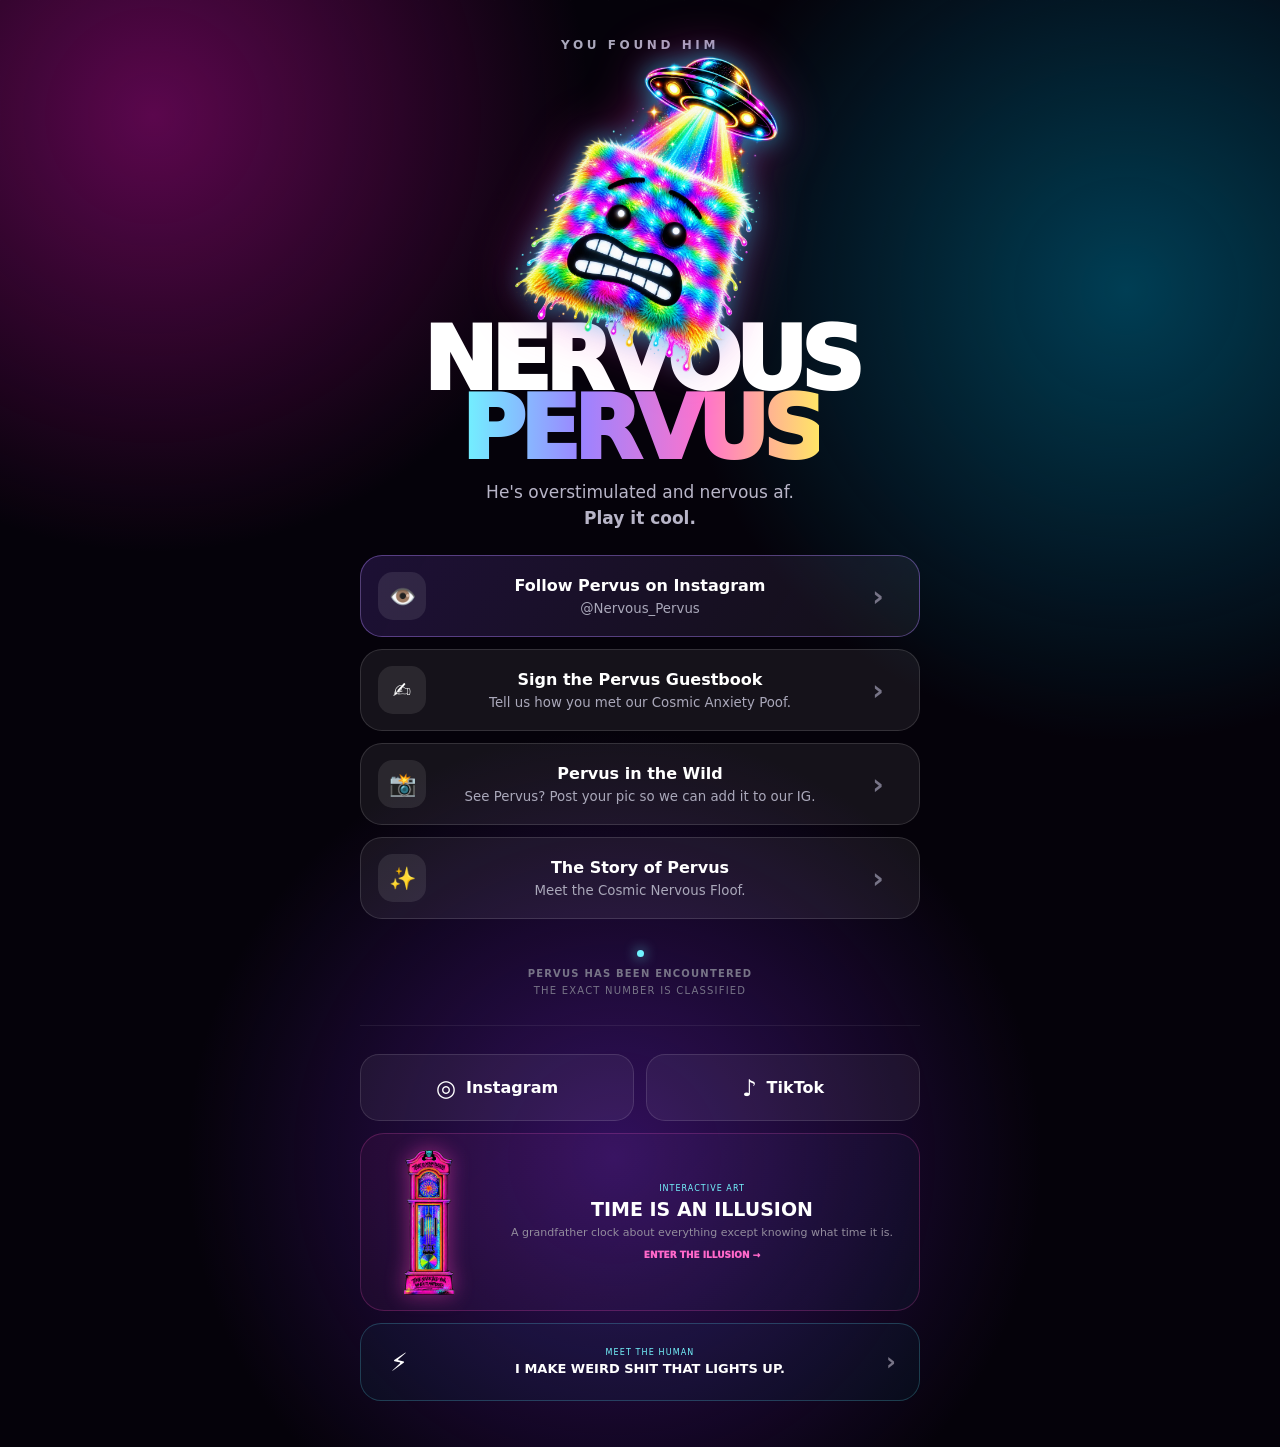
==== commit 28e20ba8: "Refactor footer and creator section in index.html Removed the divider line from the footer and adjus" ====
--- a/index.html
+++ b/index.html
@@ -25,12 +25,17 @@
     <a class="card" href="about.html"><div class="emoji">✨</div><div><strong>The Story of Pervus</strong><small>Meet the Cosmic Nervous Floof.</small></div><b>›</b></a>
   </section>
 
-  <footer class="encounter-break"><div class="pulse"></div><strong>PERVUS HAS BEEN ENCOUNTERED</strong><span id="encounters">COUNTING NERVOUSLY...</span></footer>
-  <div class="divider"><span>THE HUMAN RESPONSIBLE FOR THIS</span></div>
-  <section class="creator">
-    <a class="mini" id="creatorInstagram" href="#"><span>◎</span><strong>Instagram</strong></a>
-    <a class="mini" id="creatorTikTok" href="#"><span>♪</span><strong>TikTok</strong></a>
-  </section>
+<footer class="encounter-break">
+  <div class="pulse"></div>
+  <strong>PERVUS HAS BEEN ENCOUNTERED</strong>
+  <span id="encounters">COUNTING NERVOUSLY...</span>
+</footer>
+<!-- Removed the divider line from here -->
+<section class="creator">
+  <a class="mini" id="creatorInstagram" href="#"><span>◎</span><strong>Instagram</strong></a>
+  <a class="mini" id="creatorTikTok" href="#"><span>♪</span><strong>TikTok</strong></a>
+</section>
+
   <section class="portal-feature">
     <a href="time-is-an-illusion.html" class="feature-image clock-mini"><img src="clock-hero.webp" alt="Time Is an Illusion"></a>
     <div class="feature-copy">
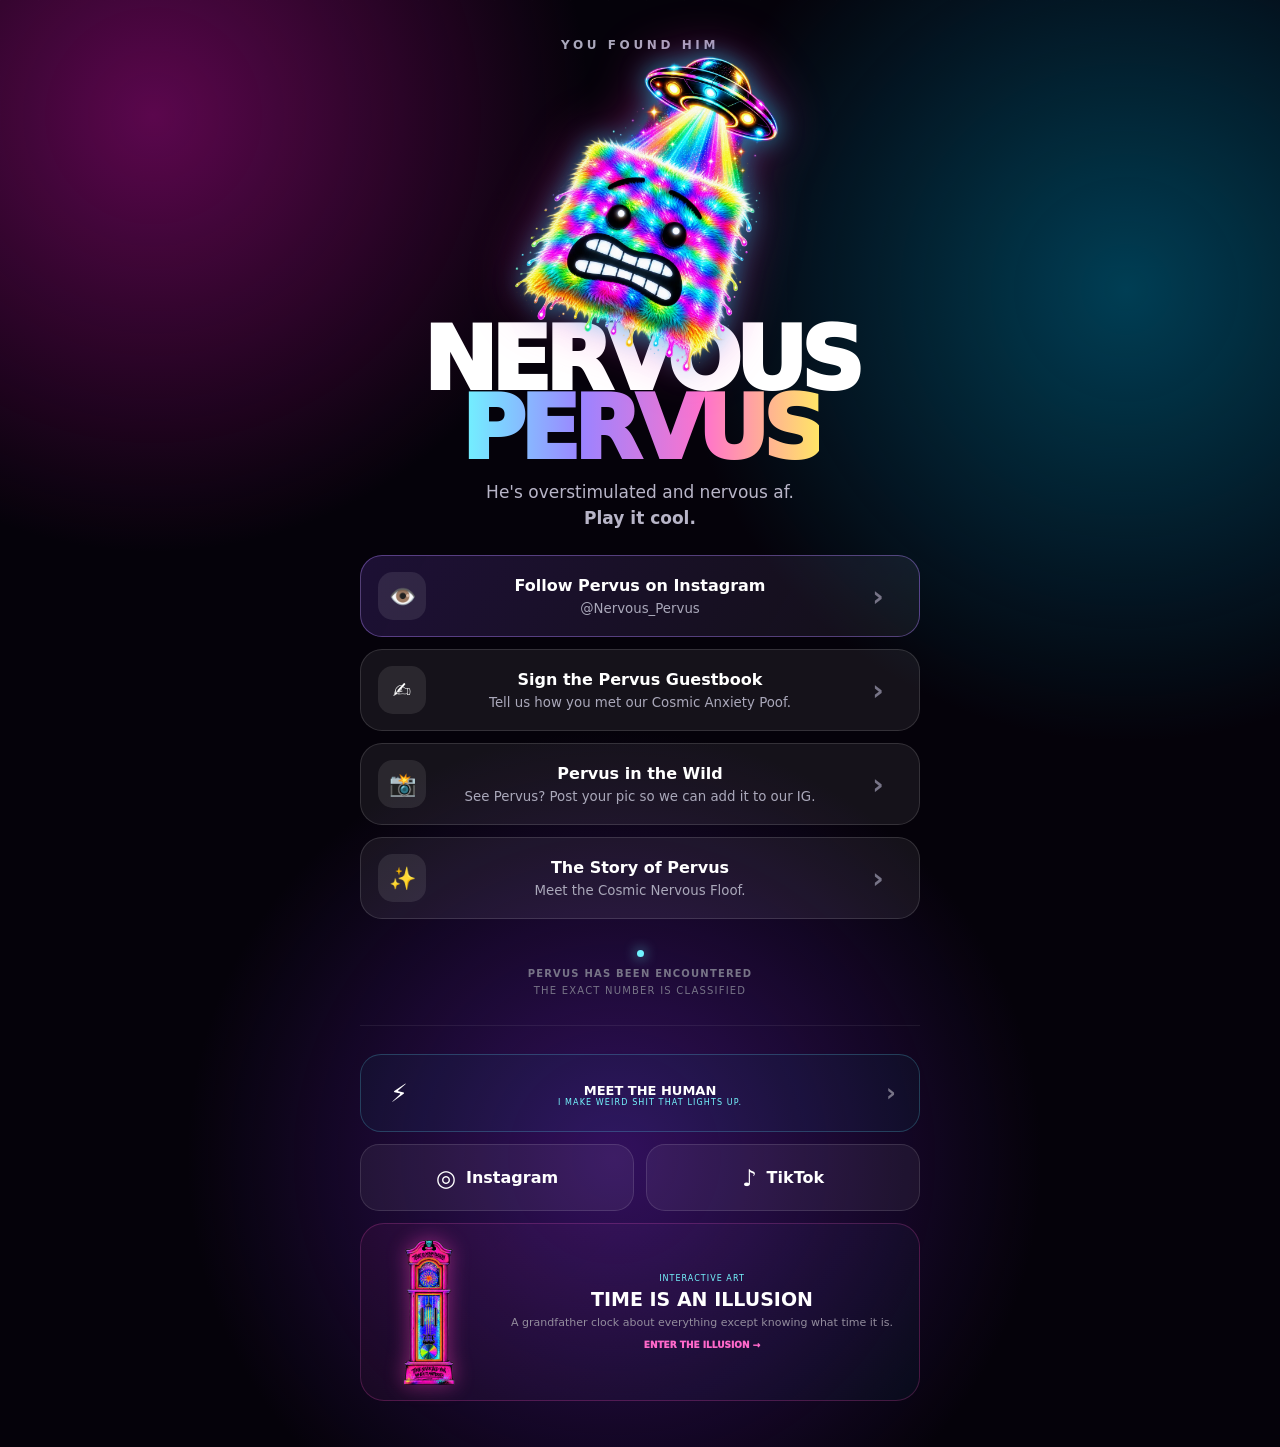
==== commit d1a08aa2: "Update index.html" ====
--- a/index.html
+++ b/index.html
@@ -31,6 +31,10 @@
   <span id="encounters">COUNTING NERVOUSLY...</span>
 </footer>
 <!-- Removed the divider line from here -->
+
+
+<a class="artist-door closing-door" href="artist.html"><span>⚡</span><div><strong>MEET THE HUMAN</strong><small>I MAKE WEIRD SHIT THAT LIGHTS UP.</small></div><b>›</b></a>
+
 <section class="creator">
   <a class="mini" id="creatorInstagram" href="#"><span>◎</span><strong>Instagram</strong></a>
   <a class="mini" id="creatorTikTok" href="#"><span>♪</span><strong>TikTok</strong></a>
@@ -45,7 +49,7 @@
       <a href="time-is-an-illusion.html">ENTER THE ILLUSION →</a>
     </div>
   </section>
-  <a class="artist-door closing-door" href="artist.html"><span>⚡</span><div><small>MEET THE HUMAN</small><strong>I MAKE WEIRD SHIT THAT LIGHTS UP.</strong></div><b>›</b></a>
+  
 </main>
 <script src="config.js?v=13"></script><script src="app.js?v=13"></script>
 </body></html>
--- a/art-style.css
+++ b/art-style.css
@@ -7,7 +7,7 @@
 .art-nav{display:flex;justify-content:space-between;gap:12px;margin:4px 0 44px}
 .art-nav a{font-size:10px;font-weight:1000;letter-spacing:.16em;text-decoration:none;color:#76f7ff;text-shadow:0 0 14px #00eaff88}
 .eyebrow{font-size:10px;font-weight:1000;letter-spacing:.24em;color:#ff70ce;text-shadow:0 0 15px #ff00a888}
-.section-tag{font-size:10px;font-weight:1000;letter-spacing:.18em;color:#8e8797;letter-spacing:.18em;margin:0 0 13px;text-shadow:none}
+.section-tag{font-size:10px;font-weight:1000;letter-spacing:.18em;color:#8e8797;margin:0 0 13px;text-shadow:none}
 .clock-opening h1,.artist-opening h1{font-size:clamp(64px,18vw,118px);line-height:.76;letter-spacing:-.075em;margin:14px 0 28px;font-weight:1000;text-shadow:0 0 3px #fff,0 0 22px #ff00a84f}
 .clock-opening h1 span,.artist-opening h1 span{background:linear-gradient(90deg,#5ff7ff,#9d80ff 32%,#ff47ba 65%,#ffe968);-webkit-background-clip:text;background-clip:text;color:transparent;filter:drop-shadow(0 0 12px #ff36b04d)}
 h2{font-size:clamp(34px,8.6vw,52px);line-height:.94;letter-spacing:-.045em;margin:6px 0 22px;font-weight:1000}
@@ -15,121 +15,913 @@
 .art-shell em{color:#fff}
 .art-footer{margin:44px 0 8px;color:#655e6d;font-size:9px;letter-spacing:.18em}
 
-/* CLOCK */
+/* =========================
+   CLOCK
+   ========================= */
+
 .opening-line{font-size:clamp(17px,4.8vw,25px);line-height:1.35;color:#bdb7c9;margin:0 auto 8px;max-width:620px}
 .opening-line strong{color:#fff}
+
 .clock-stage{position:relative;min-height:min(820px,115vw);display:grid;place-items:center;margin:4px 0}
+
 .clock-aura{position:absolute;width:72%;height:72%;border-radius:50%;background:radial-gradient(ellipse,#ff20ac55 0,#7d42ff30 35%,#00eaff20 58%,transparent 72%);filter:blur(25px);animation:breathe 5s ease-in-out infinite}
+
 .clock-stage img{position:relative;z-index:2;width:min(80%,470px);max-height:780px;object-fit:contain;filter:drop-shadow(0 0 10px #ff28bd) drop-shadow(0 0 34px #652dff8c)}
-@keyframes breathe{50%{transform:scale(1.08);opacity:.72}}
+
+@keyframes breathe{
+  50%{transform:scale(1.08);opacity:.72}
+}
+
 .scroll-cue{font-size:9px;font-weight:900;letter-spacing:.2em;color:#797181;margin:-10px 0 45px}
-.manifesto-panel,.present-panel,.origin-panel,.moment-panel,.final-clock{border:1px solid #ff45b34d;border-radius:24px;padding:32px 24px;margin:16px 0;background:linear-gradient(145deg,#ff2cad10,#6d35ff0b 48%,#08050dcc);box-shadow:inset 0 0 30px #ff00aa08,0 0 35px #ff00aa0b}
-.present-panel{border-color:#4cefff4d;background:linear-gradient(145deg,#00eaff0f,#5434ff0b 52%,#08050dcc)}
-.clock-page .human-section{max-width:660px;margin:18px auto}
-.clock-page .human-section p{max-width:570px;font-size:16px;line-height:1.72}
-.statement,.clock-emphasis{margin:26px auto 4px;padding:21px 8px;max-width:640px;border-top:1px solid #ff53bc42;border-bottom:1px solid #5cefff3d;font-size:clamp(23px,5.8vw,34px);font-weight:1000;line-height:1.06;letter-spacing:-.025em;color:#fff}
-.clock-emphasis strong{background:linear-gradient(90deg,#68f7ff,#a17fff,#ff50bd,#ffe56b);-webkit-background-clip:text;background-clip:text;color:transparent}
-.clock-page .quiet-impact{max-width:590px;margin:30px auto!important;padding:20px 0;border-top:1px solid #ffffff18;border-bottom:1px solid #ffffff18;font-size:19px!important;line-height:1.5!important;color:#f0ebf3!important}
+
+.manifesto-panel,
+.present-panel,
+.origin-panel,
+.moment-panel,
+.final-clock{
+  border:1px solid #ff45b34d;
+  border-radius:24px;
+  padding:32px 24px;
+  margin:16px 0;
+  background:linear-gradient(145deg,#ff2cad10,#6d35ff0b 48%,#08050dcc);
+  box-shadow:inset 0 0 30px #ff00aa08,0 0 35px #ff00aa0b;
+}
+
+.present-panel{
+  border-color:#4cefff4d;
+  background:linear-gradient(145deg,#00eaff0f,#5434ff0b 52%,#08050dcc);
+}
+
+.clock-page .human-section{
+  max-width:660px;
+  margin:18px auto;
+}
+
+.clock-page .human-section p{
+  max-width:570px;
+  font-size:16px;
+  line-height:1.72;
+}
+
+.statement,
+.clock-emphasis{
+  margin:26px auto 4px;
+  padding:21px 8px;
+  max-width:640px;
+  border-top:1px solid #ff53bc42;
+  border-bottom:1px solid #5cefff3d;
+  font-size:clamp(23px,5.8vw,34px);
+  font-weight:1000;
+  line-height:1.06;
+  letter-spacing:-.025em;
+  color:#fff;
+}
+
+.clock-emphasis strong{
+  background:linear-gradient(90deg,#68f7ff,#a17fff,#ff50bd,#ffe56b);
+  -webkit-background-clip:text;
+  background-clip:text;
+  color:transparent;
+}
+
+.clock-page .quiet-impact{
+  max-width:590px;
+  margin:30px auto!important;
+  padding:20px 0;
+  border-top:1px solid #ffffff18;
+  border-bottom:1px solid #ffffff18;
+  font-size:19px!important;
+  line-height:1.5!important;
+  color:#f0ebf3!important;
+}
+
 .clock-page .quiet-impact strong{color:#75f6ff}
-.final-emphasis{font-size:clamp(45px,10.5vw,70px);line-height:.82;padding:0;margin:30px auto 18px;border:0}
-.neon-button{display:block;text-decoration:none;color:#08030c;background:linear-gradient(90deg,#61f5ff,#b887ff,#ff62c5);font-weight:1000;border-radius:18px;padding:18px;margin:28px auto 0;max-width:390px;box-shadow:0 0 30px #b345ff3a}
-
-/* ARTIST */
-.artist-page .art-shell{width:min(100% - 30px,700px);padding-bottom:56px}
-.artist-opening{padding:20px 0 72px}
-.artist-opening .eyebrow{color:#ff77ce;text-shadow:0 0 14px #ff00a85c}
-.artist-opening h1{font-size:clamp(62px,15vw,94px);line-height:.80;margin:16px 0 24px}
-.artist-thesis{font-size:clamp(28px,6.7vw,40px);font-weight:1000;line-height:.98;margin:0 auto 26px}
-.artist-thesis strong{color:#74f7ff;text-shadow:0 0 18px #00eaff66}
-.artist-opening>p{max-width:570px;margin:0 auto;color:#c9c3d2;font-size:16px;line-height:1.7}
-.artist-page .section-tag{margin:0 0 14px;color:#8f8998;font-size:9px;letter-spacing:.20em}
-.artist-page h2{color:#fff;font-size:clamp(36px,8.3vw,50px);line-height:.94;letter-spacing:-.045em;margin:6px 0 25px}
-.artist-page h2 span{background:none;-webkit-background-clip:initial;background-clip:initial;color:#fff;filter:none}
-.artist-story{max-width:640px;margin:0 auto;padding:50px 20px;border:0;background:none;box-shadow:none;border-radius:0}
-.artist-story+.artist-story{padding-top:42px}
-.artist-story p,.chaos-panel p,.imposter-panel p,.inspire-panel p{max-width:570px;margin:17px auto;font-size:16px;line-height:1.76;color:#c9c3d2}
-.artist-story:nth-of-type(2) h2 span{color:#ff79c9}
-.artist-page .quiet-impact{max-width:560px!important;margin:31px auto!important;padding:0!important;border:0!important;color:#76f5ff!important;font-size:18px!important;line-height:1.5!important;font-weight:800}
-.artist-page .quiet-impact strong{color:inherit}
-.chaos-panel,.imposter-panel,.inspire-panel{max-width:640px;border-radius:27px}
-.chaos-panel{margin:28px auto 22px;padding:54px 28px;border:1px solid #ff5abd38;background:radial-gradient(circle at 15% 0%,#ff2fac16 0,transparent 38%),linear-gradient(145deg,#ff2cad0b,#6d35ff08 52%,#08050d99);box-shadow:inset 0 0 34px #ff00aa06,0 0 34px #ff00aa08}
-.chaos-panel h2 span{color:#ff79c9}
-.artist-page blockquote{margin:34px auto;font-size:clamp(30px,7vw,42px);font-weight:1000;line-height:.98;letter-spacing:-.045em;color:#ff70c9;text-shadow:0 0 18px #ff35b43a}
-.imposter-panel{margin:22px auto;padding:56px 28px;border:1px solid #55edff38;background:radial-gradient(circle at 85% 5%,#00eaff12 0,transparent 38%),linear-gradient(145deg,#00eaff0b,#5334ff08 54%,#08050d99);box-shadow:inset 0 0 34px #00eaff05,0 0 34px #00eaff08}
-.imposter-panel h2 span{color:#75f5ff}
-.belief-line{max-width:520px;margin:32px auto 23px!important;color:#75f5ff!important;font-size:19px!important;line-height:1.42!important;font-weight:900}
-.plain-progression{display:flex;flex-direction:column;gap:6px;margin:26px auto 30px;max-width:430px}
-.plain-progression span{padding:3px;font-size:clamp(20px,4.8vw,27px);line-height:1.08;font-weight:1000;color:#8e8894}
-.plain-progression span:nth-child(3){color:#c8c2cc}
-.plain-progression span:last-child{color:#fff}
-.quiet-ending{margin:27px auto 0!important;color:#918b98!important;font-size:14px!important;line-height:1.65!important}
-.quiet-ending strong{font-size:16px;color:#fff}
-.inspire-panel{margin:22px auto 0;padding:62px 28px;border:1px solid #c25aff42;background:radial-gradient(circle at 20% 0%,#ff37b719 0,transparent 38%),radial-gradient(circle at 90% 90%,#6844ff14 0,transparent 42%),linear-gradient(145deg,#7e24a512,#30155a12 55%,#08050da6);box-shadow:inset 0 0 42px #ff00aa07,0 0 40px #8f42ff09}
-.inspire-panel h2{font-size:clamp(44px,10vw,62px);line-height:.88}
-.inspire-panel h2 span{background:linear-gradient(90deg,#65f5ff,#a083ff 34%,#ff58bf 70%,#ffe36a);-webkit-background-clip:text;background-clip:text;color:transparent;filter:drop-shadow(0 0 10px #ff38b52b)}
-.projects{max-width:660px;margin:0 auto;padding:86px 0 34px}
-.projects>h2{font-size:clamp(38px,8.8vw,54px);line-height:.92;margin-bottom:34px}
-.projects>h2 span{background:linear-gradient(90deg,#65f5ff,#a083ff 36%,#ff5abd 72%,#ffe16c);-webkit-background-clip:text;background-clip:text;color:transparent}
-.project-card{display:grid;grid-template-columns:150px 1fr;align-items:center;gap:15px;text-decoration:none;border:1px solid #ffffff20;background:linear-gradient(135deg,#ffffff0b,#ffffff06);border-radius:24px;padding:13px;margin:14px 0;overflow:hidden;text-align:left;transition:transform .18s ease,border-color .18s ease,background .18s ease}
-.project-card *{text-align:left}
-.project-card:hover{transform:translateY(-2px);border-color:#75f5ff45;background:linear-gradient(135deg,#ffffff0e,#00eaff07)}
-.clock-card{border-color:#ff65c32b}.pervus-card{border-color:#62efff2b}
-.project-image{height:185px;border-radius:18px;display:grid;place-items:center;background:radial-gradient(circle,#ff2fb72b,transparent 70%)}
-.project-image img{max-width:125px;max-height:175px;object-fit:contain;filter:drop-shadow(0 0 11px #ff3eb77d)}
-.project-image.pervus{background:radial-gradient(circle,#00eaff28,transparent 70%)}
-.project-image.pervus img{max-width:145px}
-.project-card small{font-size:8px;letter-spacing:.13em;color:#75f7ff}
-.project-card b{display:block;font-size:22px;margin:6px 0}
-.project-card p{font-size:12px!important;line-height:1.45!important;margin:0!important;color:#938c9d!important}
-.project-card em{display:block;font-style:normal;color:#ff6acb;font-size:10px;font-weight:1000;margin-top:13px}
-.social-panel{max-width:640px;margin:38px auto 0;padding:48px 24px 30px;border:1px solid #ffffff18;border-radius:24px;background:linear-gradient(145deg,#ffffff07,#00eaff04 52%,#ff2fad05);box-shadow:none}
-.social-panel h2{font-size:clamp(34px,7.8vw,48px)}
-.social-panel h2 span{color:#75f5ff}
-.artist-socials{display:grid;grid-template-columns:1fr 1fr;gap:10px;margin-top:24px}
-.artist-socials a{text-decoration:none;border:1px solid #ffffff1b;background:#ffffff08;border-radius:18px;padding:17px;transition:transform .18s ease,border-color .18s ease}
-.artist-socials a:hover{transform:translateY(-2px);border-color:#75f5ff4d}
-.artist-socials b,.artist-socials span{display:block}
-.artist-socials b{color:#78f6ff}
-.artist-socials span{font-size:10px;color:#918a9a;margin-top:5px}
-
-/* HOMEPAGE PORTAL */
-.portal-shell{position:relative;z-index:1}
-.pervus-home-hero{text-align:center;margin-bottom:24px}
-.pervus-home-hero .pervus-float{height:290px;display:grid;place-items:center;margin:-10px 0 -20px}
-.pervus-home-hero img{width:min(94%,430px);max-height:320px;object-fit:contain;filter:drop-shadow(0 0 12px #00eaff88) drop-shadow(0 0 26px #ff27b866)}
-.pervus-home-hero h1{font-size:clamp(55px,16vw,88px);line-height:.78;letter-spacing:-.07em;margin:0;font-weight:1000}
-.pervus-home-hero h1 span{background:linear-gradient(90deg,#70f5ff,#9c83ff 34%,#ff73cb 68%,#ffe566);-webkit-background-clip:text;background-clip:text;color:transparent}
-.pervus-home-hero p{color:#b8b5c8;font-size:17px;line-height:1.5}
-.portal-feature{border:1px solid #ff52bd38;border-radius:24px;background:linear-gradient(135deg,#ff35b510,#00eaff09);display:grid;grid-template-columns:110px 1fr;gap:14px;align-items:center;padding:13px;margin:12px 0}
-.feature-image{height:150px;display:grid;place-items:center}
-.feature-image img{max-width:95px;max-height:145px;filter:drop-shadow(0 0 10px #ff3fba77)}
-.feature-copy small,.feature-copy strong,.feature-copy span,.feature-copy>a{display:block}
-.feature-copy small{font-size:8px;letter-spacing:.13em;color:#75f7ff}
-.feature-copy strong{font-size:19px;margin:5px 0}
-.feature-copy span{font-size:11px;color:#938d9d;line-height:1.4}
-.feature-copy>a{font-size:9px;font-weight:1000;color:#ff68ca;text-decoration:none;margin-top:10px}
-.artist-door{min-height:78px;border:1px solid #5feeff38;background:#00eaff09;border-radius:21px;padding:13px 16px;display:grid;grid-template-columns:44px 1fr 24px;align-items:center;gap:10px;text-decoration:none;margin:12px 0}
-.artist-door>span{font-size:25px}
-.artist-door small,.artist-door strong{display:block}
-.artist-door small{font-size:8px;letter-spacing:.14em;color:#75f7ff}
-.artist-door strong{font-size:13px;margin-top:4px}
-.artist-door b{font-size:24px;color:#777487}
-.encounter-break{margin:31px 0 28px!important;padding-bottom:26px;border-bottom:1px solid #ffffff12}
-.portal-shell .divider{margin-top:0}.portal-shell .creator{margin-bottom:12px}.portal-shell .closing-door{margin-top:12px}
+
+.final-emphasis{
+  font-size:clamp(45px,10.5vw,70px);
+  line-height:.82;
+  padding:0;
+  margin:30px auto 18px;
+  border:0;
+}
+
+.neon-button{
+  display:block;
+  text-decoration:none;
+  color:#08030c;
+  background:linear-gradient(90deg,#61f5ff,#b887ff,#ff62c5);
+  font-weight:1000;
+  border-radius:18px;
+  padding:18px;
+  margin:28px auto 0;
+  max-width:390px;
+  box-shadow:0 0 30px #b345ff3a;
+}
+
+
+/* =========================
+   ARTIST
+   ========================= */
+
+.artist-page .art-shell{
+  width:min(100% - 30px,700px);
+  padding-bottom:56px;
+}
+
+.artist-opening{
+  padding:20px 0 72px;
+}
+
+.artist-opening .eyebrow{
+  color:#ff77ce;
+  text-shadow:0 0 14px #ff00a85c;
+}
+
+.artist-opening h1{
+  font-size:clamp(62px,15vw,94px);
+  line-height:.80;
+  margin:16px 0 24px;
+}
+
+.artist-thesis{
+  font-size:clamp(28px,6.7vw,40px);
+  font-weight:1000;
+  line-height:.98;
+  margin:0 auto 26px;
+}
+
+.artist-thesis strong{
+  color:#74f7ff;
+  text-shadow:0 0 18px #00eaff66;
+}
+
+.artist-opening>p{
+  max-width:570px;
+  margin:0 auto;
+  color:#c9c3d2;
+  font-size:16px;
+  line-height:1.7;
+}
+
+.artist-page .section-tag{
+  margin:0 0 14px;
+  color:#8f8998;
+  font-size:9px;
+  letter-spacing:.20em;
+}
+
+.artist-page h2{
+  color:#fff;
+  font-size:clamp(36px,8.3vw,50px);
+  line-height:.94;
+  letter-spacing:-.045em;
+  margin:6px 0 25px;
+}
+
+.artist-page h2 span{
+  background:none;
+  -webkit-background-clip:initial;
+  background-clip:initial;
+  color:#fff;
+  filter:none;
+}
+
+
+/* STORY PANEL 1 — WHAT IF WE */
+
+.artist-story{
+  max-width:640px;
+  margin:22px auto;
+  padding:50px 28px;
+
+  border:1px solid #ff5abd2e;
+  border-radius:27px;
+
+  background:
+    radial-gradient(
+      circle at 12% 0%,
+      #ff2fac10 0,
+      transparent 38%
+    ),
+    linear-gradient(
+      145deg,
+      #ff2cad08,
+      #6d35ff06 52%,
+      #08050d8f
+    );
+
+  box-shadow:
+    inset 0 0 32px #ff00aa04,
+    0 0 30px #ff00aa06;
+}
+
+
+/* STORY PANEL 2 — WHO I AM */
+
+.artist-story + .artist-story{
+  padding-top:50px;
+
+  border-color:#7f6cff2e;
+
+  background:
+    radial-gradient(
+      circle at 88% 0%,
+      #00eaff0c 0,
+      transparent 38%
+    ),
+    linear-gradient(
+      145deg,
+      #5635ff08,
+      #ff2cad05 55%,
+      #08050d8f
+    );
+
+  box-shadow:
+    inset 0 0 32px #6545ff04,
+    0 0 30px #6545ff06;
+}
+
+.artist-story p,
+.chaos-panel p,
+.imposter-panel p,
+.inspire-panel p{
+  max-width:570px;
+  margin:17px auto;
+  font-size:16px;
+  line-height:1.76;
+  color:#c9c3d2;
+}
+
+.artist-story:nth-of-type(2) h2 span{
+  color:#ff79c9;
+}
+
+
+/* QUIET IMPACT */
+
+.artist-page .quiet-impact{
+  max-width:560px!important;
+  margin:31px auto!important;
+  padding:0!important;
+  border:0!important;
+  color:#76f5ff!important;
+  font-size:18px!important;
+  line-height:1.5!important;
+  font-weight:800;
+}
+
+.artist-page .quiet-impact strong{
+  color:inherit;
+}
+
+
+/* THREE MAIN STORY PANELS */
+
+.chaos-panel,
+.imposter-panel,
+.inspire-panel{
+  max-width:640px;
+  border-radius:27px;
+}
+
+
+/* WHAT I'M CHASING */
+
+.chaos-panel{
+  margin:28px auto 22px;
+  padding:54px 28px;
+
+  border:1px solid #ff5abd38;
+
+  background:
+    radial-gradient(
+      circle at 15% 0%,
+      #ff2fac16 0,
+      transparent 38%
+    ),
+    linear-gradient(
+      145deg,
+      #ff2cad0b,
+      #6d35ff08 52%,
+      #08050d99
+    );
+
+  box-shadow:
+    inset 0 0 34px #ff00aa06,
+    0 0 34px #ff00aa08;
+}
+
+.chaos-panel h2 span{
+  color:#ff79c9;
+}
+
+.artist-page blockquote{
+  margin:34px auto;
+  font-size:clamp(30px,7vw,42px);
+  font-weight:1000;
+  line-height:.98;
+  letter-spacing:-.045em;
+  color:#ff70c9;
+  text-shadow:0 0 18px #ff35b43a;
+}
+
+
+/* THE VOICE IN MY HEAD */
+
+.imposter-panel{
+  margin:22px auto;
+  padding:56px 28px;
+
+  border:1px solid #55edff38;
+
+  background:
+    radial-gradient(
+      circle at 85% 5%,
+      #00eaff12 0,
+      transparent 38%
+    ),
+    linear-gradient(
+      145deg,
+      #00eaff0b,
+      #5334ff08 54%,
+      #08050d99
+    );
+
+  box-shadow:
+    inset 0 0 34px #00eaff05,
+    0 0 34px #00eaff08;
+}
+
+.imposter-panel h2 span{
+  color:#75f5ff;
+}
+
+.belief-line{
+  max-width:520px;
+  margin:32px auto 23px!important;
+  color:#75f5ff!important;
+  font-size:19px!important;
+  line-height:1.42!important;
+  font-weight:900;
+}
+
+.belief-beat{
+  max-width:540px;
+  margin:34px auto 36px;
+}
+
+.artist-page .belief-beat .make-line{
+  margin:0 auto 28px;
+  color:#d0cad5;
+  font-size:17px;
+  line-height:1.65;
+  font-weight:500;
+}
+
+.artist-page .belief-beat .nervous-line{
+  width:fit-content;
+  margin:0 0 0 9%;
+  color:#fff;
+  font-size:clamp(24px,5.7vw,32px);
+  line-height:1;
+  font-weight:1000;
+  letter-spacing:-.035em;
+  transform:rotate(-1deg);
+  text-shadow:0 0 18px #ff49bd2b;
+}
+
+.quiet-ending{
+  margin:27px auto 0!important;
+  color:#918b98!important;
+  font-size:14px!important;
+  line-height:1.65!important;
+}
+
+.quiet-ending strong{
+  font-size:16px;
+  color:#fff;
+}
+
+
+/* MAKE THE FUCKING THING */
+
+.inspire-panel{
+  margin:22px auto 0;
+  padding:62px 28px;
+
+  border:1px solid #c25aff42;
+
+  background:
+    radial-gradient(
+      circle at 20% 0%,
+      #ff37b719 0,
+      transparent 38%
+    ),
+    radial-gradient(
+      circle at 90% 90%,
+      #6844ff14 0,
+      transparent 42%
+    ),
+    linear-gradient(
+      145deg,
+      #7e24a512,
+      #30155a12 55%,
+      #08050da6
+    );
+
+  box-shadow:
+    inset 0 0 42px #ff00aa07,
+    0 0 40px #8f42ff09;
+}
+
+.inspire-panel h2{
+  font-size:clamp(44px,10vw,62px);
+  line-height:.88;
+}
+
+.inspire-panel h2 span{
+  background:linear-gradient(
+    90deg,
+    #65f5ff,
+    #a083ff 34%,
+    #ff58bf 70%,
+    #ffe36a
+  );
+
+  -webkit-background-clip:text;
+  background-clip:text;
+  color:transparent;
+
+  filter:drop-shadow(0 0 10px #ff38b52b);
+}
+
+
+/* =========================
+   PROJECTS
+   ========================= */
+
+.projects{
+  max-width:660px;
+  margin:0 auto;
+  padding:86px 0 34px;
+}
+
+.projects>h2{
+  font-size:clamp(38px,8.8vw,54px);
+  line-height:.92;
+  margin-bottom:34px;
+}
+
+.projects>h2 span{
+  background:linear-gradient(
+    90deg,
+    #65f5ff,
+    #a083ff 36%,
+    #ff5abd 72%,
+    #ffe16c
+  );
+
+  -webkit-background-clip:text;
+  background-clip:text;
+  color:transparent;
+}
+
+.project-card{
+  display:grid;
+  grid-template-columns:150px 1fr;
+  align-items:center;
+  gap:15px;
+
+  text-decoration:none;
+
+  border:1px solid #ffffff20;
+  background:linear-gradient(135deg,#ffffff0b,#ffffff06);
+
+  border-radius:24px;
+  padding:13px;
+  margin:14px 0;
+  overflow:hidden;
+
+  text-align:left;
+
+  transition:
+    transform .18s ease,
+    border-color .18s ease,
+    background .18s ease;
+}
+
+.project-card *{
+  text-align:left;
+}
+
+.project-card:hover{
+  transform:translateY(-2px);
+  border-color:#75f5ff45;
+  background:linear-gradient(135deg,#ffffff0e,#00eaff07);
+}
+
+.clock-card{
+  border-color:#ff65c32b;
+}
+
+.pervus-card{
+  border-color:#62efff2b;
+}
+
+.project-image{
+  height:185px;
+  border-radius:18px;
+  display:grid;
+  place-items:center;
+  background:radial-gradient(circle,#ff2fb72b,transparent 70%);
+}
+
+.project-image img{
+  max-width:125px;
+  max-height:175px;
+  object-fit:contain;
+  filter:drop-shadow(0 0 11px #ff3eb77d);
+}
+
+.project-image.pervus{
+  background:radial-gradient(circle,#00eaff28,transparent 70%);
+}
+
+.project-image.pervus img{
+  max-width:145px;
+}
+
+.project-card small{
+  font-size:8px;
+  letter-spacing:.13em;
+  color:#75f7ff;
+}
+
+.project-card b{
+  display:block;
+  font-size:22px;
+  margin:6px 0;
+}
+
+.project-card p{
+  font-size:12px!important;
+  line-height:1.45!important;
+  margin:0!important;
+  color:#938c9d!important;
+}
+
+.project-card em{
+  display:block;
+  font-style:normal;
+  color:#ff6acb;
+  font-size:10px;
+  font-weight:1000;
+  margin-top:13px;
+}
+
+
+/* =========================
+   SOCIAL / CLOSING
+   ========================= */
+
+.social-panel{
+  max-width:640px;
+  margin:38px auto 0;
+  padding:48px 24px 30px;
+
+  border:1px solid #ffffff18;
+  border-radius:24px;
+
+  background:linear-gradient(
+    145deg,
+    #ffffff07,
+    #00eaff04 52%,
+    #ff2fad05
+  );
+
+  box-shadow:none;
+}
+
+.social-panel h2{
+  font-size:clamp(34px,7.8vw,48px);
+}
+
+.social-panel h2 span{
+  color:#75f5ff;
+}
+
+.artist-socials{
+  display:grid;
+  grid-template-columns:1fr 1fr;
+  gap:10px;
+  margin-top:24px;
+}
+
+.artist-socials a{
+  text-decoration:none;
+  border:1px solid #ffffff1b;
+  background:#ffffff08;
+  border-radius:18px;
+  padding:17px;
+
+  transition:
+    transform .18s ease,
+    border-color .18s ease;
+}
+
+.artist-socials a:hover{
+  transform:translateY(-2px);
+  border-color:#75f5ff4d;
+}
+
+.artist-socials b,
+.artist-socials span{
+  display:block;
+}
+
+.artist-socials b{
+  color:#78f6ff;
+}
+
+.artist-socials span{
+  font-size:10px;
+  color:#918a9a;
+  margin-top:5px;
+}
+
+
+/* =========================
+   HOMEPAGE PORTAL
+   ========================= */
+
+.portal-shell{
+  position:relative;
+  z-index:1;
+}
+
+.pervus-home-hero{
+  text-align:center;
+  margin-bottom:24px;
+}
+
+.pervus-home-hero .pervus-float{
+  height:290px;
+  display:grid;
+  place-items:center;
+  margin:-10px 0 -20px;
+}
+
+.pervus-home-hero img{
+  width:min(94%,430px);
+  max-height:320px;
+  object-fit:contain;
+
+  filter:
+    drop-shadow(0 0 12px #00eaff88)
+    drop-shadow(0 0 26px #ff27b866);
+}
+
+.pervus-home-hero h1{
+  font-size:clamp(55px,16vw,88px);
+  line-height:.78;
+  letter-spacing:-.07em;
+  margin:0;
+  font-weight:1000;
+}
+
+.pervus-home-hero h1 span{
+  background:linear-gradient(
+    90deg,
+    #70f5ff,
+    #9c83ff 34%,
+    #ff73cb 68%,
+    #ffe566
+  );
+
+  -webkit-background-clip:text;
+  background-clip:text;
+  color:transparent;
+}
+
+.pervus-home-hero p{
+  color:#b8b5c8;
+  font-size:17px;
+  line-height:1.5;
+}
+
+.portal-feature{
+  border:1px solid #ff52bd38;
+  border-radius:24px;
+
+  background:linear-gradient(
+    135deg,
+    #ff35b510,
+    #00eaff09
+  );
+
+  display:grid;
+  grid-template-columns:110px 1fr;
+  gap:14px;
+  align-items:center;
+
+  padding:13px;
+  margin:12px 0;
+}
+
+.feature-image{
+  height:150px;
+  display:grid;
+  place-items:center;
+}
+
+.feature-image img{
+  max-width:95px;
+  max-height:145px;
+  filter:drop-shadow(0 0 10px #ff3fba77);
+}
+
+.feature-copy small,
+.feature-copy strong,
+.feature-copy span,
+.feature-copy>a{
+  display:block;
+}
+
+.feature-copy small{
+  font-size:8px;
+  letter-spacing:.13em;
+  color:#75f7ff;
+}
+
+.feature-copy strong{
+  font-size:19px;
+  margin:5px 0;
+}
+
+.feature-copy span{
+  font-size:11px;
+  color:#938d9d;
+  line-height:1.4;
+}
+
+.feature-copy>a{
+  font-size:9px;
+  font-weight:1000;
+  color:#ff68ca;
+  text-decoration:none;
+  margin-top:10px;
+}
+
+.artist-door{
+  min-height:78px;
+
+  border:1px solid #5feeff38;
+  background:#00eaff09;
+  border-radius:21px;
+
+  padding:13px 16px;
+
+  display:grid;
+  grid-template-columns:44px 1fr 24px;
+  align-items:center;
+  gap:10px;
+
+  text-decoration:none;
+  margin:12px 0;
+}
+
+.artist-door>span{
+  font-size:25px;
+}
+
+.artist-door small,
+.artist-door strong{
+  display:block;
+}
+
+.artist-door small{
+  font-size:8px;
+  letter-spacing:.14em;
+  color:#75f7ff;
+}
+
+.artist-door strong{
+  font-size:13px;
+  margin-top:4px;
+}
+
+.artist-door b{
+  font-size:24px;
+  color:#777487;
+}
+
+.encounter-break{
+  margin:31px 0 28px!important;
+  padding-bottom:26px;
+  border-bottom:1px solid #ffffff12;
+}
+
+.portal-shell .divider{
+  margin-top:0;
+}
+
+.portal-shell .creator{
+  margin-bottom:12px;
+}
+
+.portal-shell .closing-door{
+  margin-top:12px;
+}
+
+
+/* =========================
+   MOBILE
+   ========================= */
 
 @media(max-width:520px){
-  .art-shell{width:min(100% - 24px,700px)}
-  .manifesto-panel,.present-panel,.origin-panel,.moment-panel,.final-clock{padding:26px 18px}
-  .clock-stage{min-height:125vw}
-  .artist-opening{padding-bottom:58px}
-  .artist-story{padding:43px 12px}
-  .artist-story+.artist-story{padding-top:34px}
-  .chaos-panel,.imposter-panel,.inspire-panel{padding:46px 19px;margin-left:0;margin-right:0}
-  .projects{padding-top:70px}
-  .project-card{grid-template-columns:112px 1fr}
-  .project-image{height:155px}.project-image img{max-width:96px;max-height:145px}.project-image.pervus img{max-width:112px}
-  .social-panel{padding:44px 18px 28px}
-  .artist-socials{grid-template-columns:1fr}
-  .portal-feature{grid-template-columns:95px 1fr}.feature-image{height:135px}.feature-image img{max-width:82px;max-height:130px}
-}
-@media(prefers-reduced-motion:reduce){.clock-aura{animation:none}}
+
+  .art-shell{
+    width:min(100% - 24px,700px);
+  }
+
+  .manifesto-panel,
+  .present-panel,
+  .origin-panel,
+  .moment-panel,
+  .final-clock{
+    padding:26px 18px;
+  }
+
+  .clock-stage{
+    min-height:125vw;
+  }
+
+  .artist-opening{
+    padding-bottom:58px;
+  }
+
+  .artist-story{
+    padding:43px 19px;
+    margin:18px 0;
+  }
+
+  .artist-story + .artist-story{
+    padding-top:43px;
+  }
+
+  .chaos-panel,
+  .imposter-panel,
+  .inspire-panel{
+    padding:46px 19px;
+    margin-left:0;
+    margin-right:0;
+  }
+
+  .projects{
+    padding-top:70px;
+  }
+
+  .project-card{
+    grid-template-columns:112px 1fr;
+  }
+
+  .project-image{
+    height:155px;
+  }
+
+  .project-image img{
+    max-width:96px;
+    max-height:145px;
+  }
+
+  .project-image.pervus img{
+    max-width:112px;
+  }
+
+  .social-panel{
+    padding:44px 18px 28px;
+  }
+
+  .artist-socials{
+    grid-template-columns:1fr;
+  }
+
+  .portal-feature{
+    grid-template-columns:95px 1fr;
+  }
+
+  .feature-image{
+    height:135px;
+  }
+
+  .feature-image img{
+    max-width:82px;
+    max-height:130px;
+  }
+}
+
+@media(prefers-reduced-motion:reduce){
+  .clock-aura{
+    animation:none;
+  }
+}
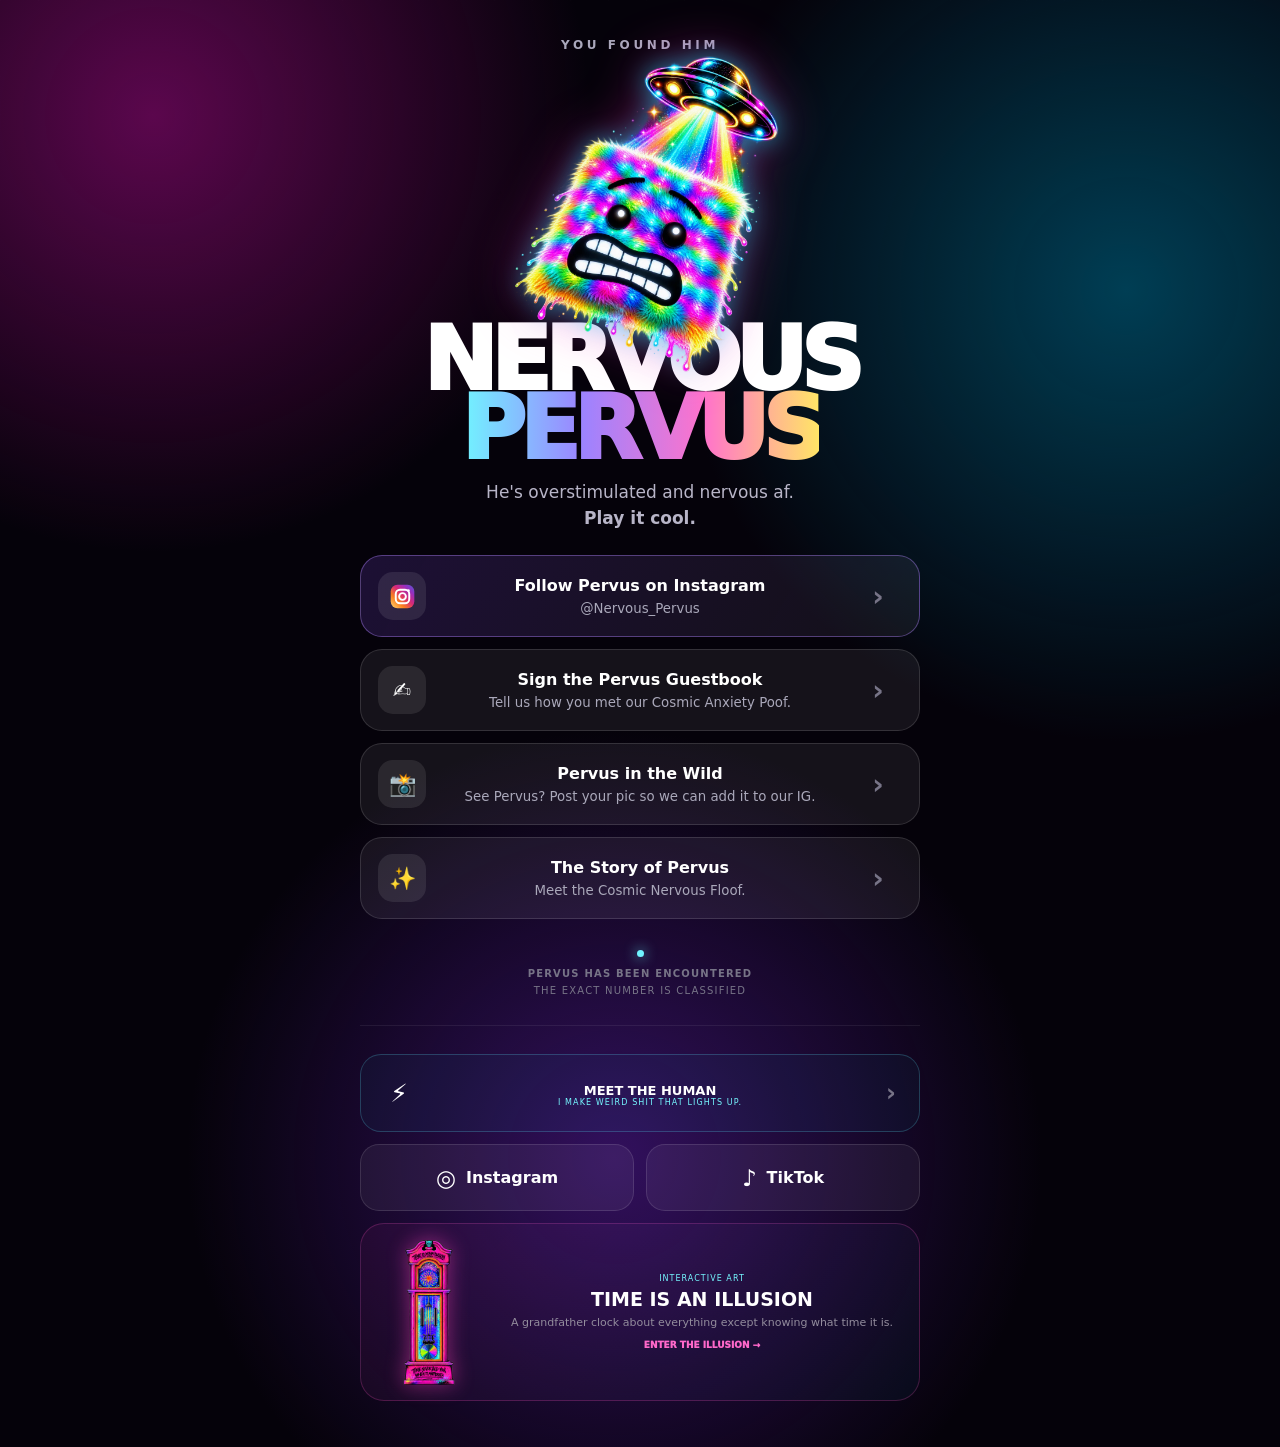
==== commit e3832147: "Replace Instagram emoji with SVG icon" ====
--- a/index.html
+++ b/index.html
@@ -19,7 +19,7 @@
   </header>
 
   <section class="links">
-    <a class="card primary" id="pervusInstagram" href="#"><div class="emoji">👁️</div><div><strong>Follow Pervus on Instagram</strong><small>@Nervous_Pervus</small></div><b>›</b></a>
+    <a class="card primary" id="pervusInstagram" href="#"><div class="emoji"><svg xmlns="http://www.w3.org/2000/svg" width="27" height="27" viewBox="0 0 32 32" role="img" aria-label="Instagram" style="display:block;max-width:100%;height:auto"><defs><linearGradient id="pervus-ig-gradient" x1="0%" y1="100%" x2="100%" y2="0%"><stop offset="0%" stop-color="#FEDA75"/><stop offset="30%" stop-color="#FA7E1E"/><stop offset="55%" stop-color="#D62976"/><stop offset="78%" stop-color="#962FBF"/><stop offset="100%" stop-color="#4F5BD5"/></linearGradient></defs><rect x="2" y="2" width="28" height="28" rx="8" fill="url(#pervus-ig-gradient)"/><rect x="8" y="8" width="16" height="16" rx="5" fill="none" stroke="#fff" stroke-width="2.3"/><circle cx="16" cy="16" r="4" fill="none" stroke="#fff" stroke-width="2.3"/><circle cx="23" cy="9" r="1.6" fill="#fff"/></svg></div><div><strong>Follow Pervus on Instagram</strong><small>@Nervous_Pervus</small></div><b>›</b></a>
     <a class="card" href="guestbook.html"><div class="emoji">✍️</div><div><strong>Sign the Pervus Guestbook</strong><small>Tell us how you met our Cosmic Anxiety Poof.</small></div><b>›</b></a>
     <a class="card" href="upload.html"><div class="emoji">📸</div><div><strong>Pervus in the Wild</strong><small>See Pervus? Post your pic so we can add it to our IG.</small></div><b>›</b></a>
     <a class="card" href="about.html"><div class="emoji">✨</div><div><strong>The Story of Pervus</strong><small>Meet the Cosmic Nervous Floof.</small></div><b>›</b></a>
--- a/style.css
+++ b/style.css
@@ -14,3 +14,9 @@
 .about-story .rhythm{font-size:19px;font-weight:900;color:#fff;line-height:1.55}
 .about-story blockquote{margin:30px 0 8px;padding:22px 12px;border-top:1px solid #ffffff1b;border-bottom:1px solid #ffffff1b;font-size:23px;font-weight:1000;line-height:1.35;background:linear-gradient(90deg,#70f5ff,#9c83ff 34%,#ff73cb 68%,#ffe566);background-clip:text;-webkit-background-clip:text;color:transparent}
 .about-story blockquote span{font-size:16px}.about-home{display:block;text-decoration:none}
+
+/* One public reply per encounter */
+.pervus-public-reply{margin:16px 0 2px;padding:13px 15px;border-left:3px solid #70f5ff;border-radius:0 13px 13px 0;background:linear-gradient(110deg,#70f5ff13,#ff73cb0a);text-align:left}
+.pervus-public-reply strong{display:block;color:#83f4ff;font-size:11px;letter-spacing:.12em;text-align:left}
+.pervus-public-reply p{margin:8px 0 0!important;color:#eee8f3!important;line-height:1.55!important;white-space:pre-wrap;overflow-wrap:anywhere;text-align:left}
+#lightboxInfo .pervus-public-reply{max-width:520px;margin:12px auto 0}
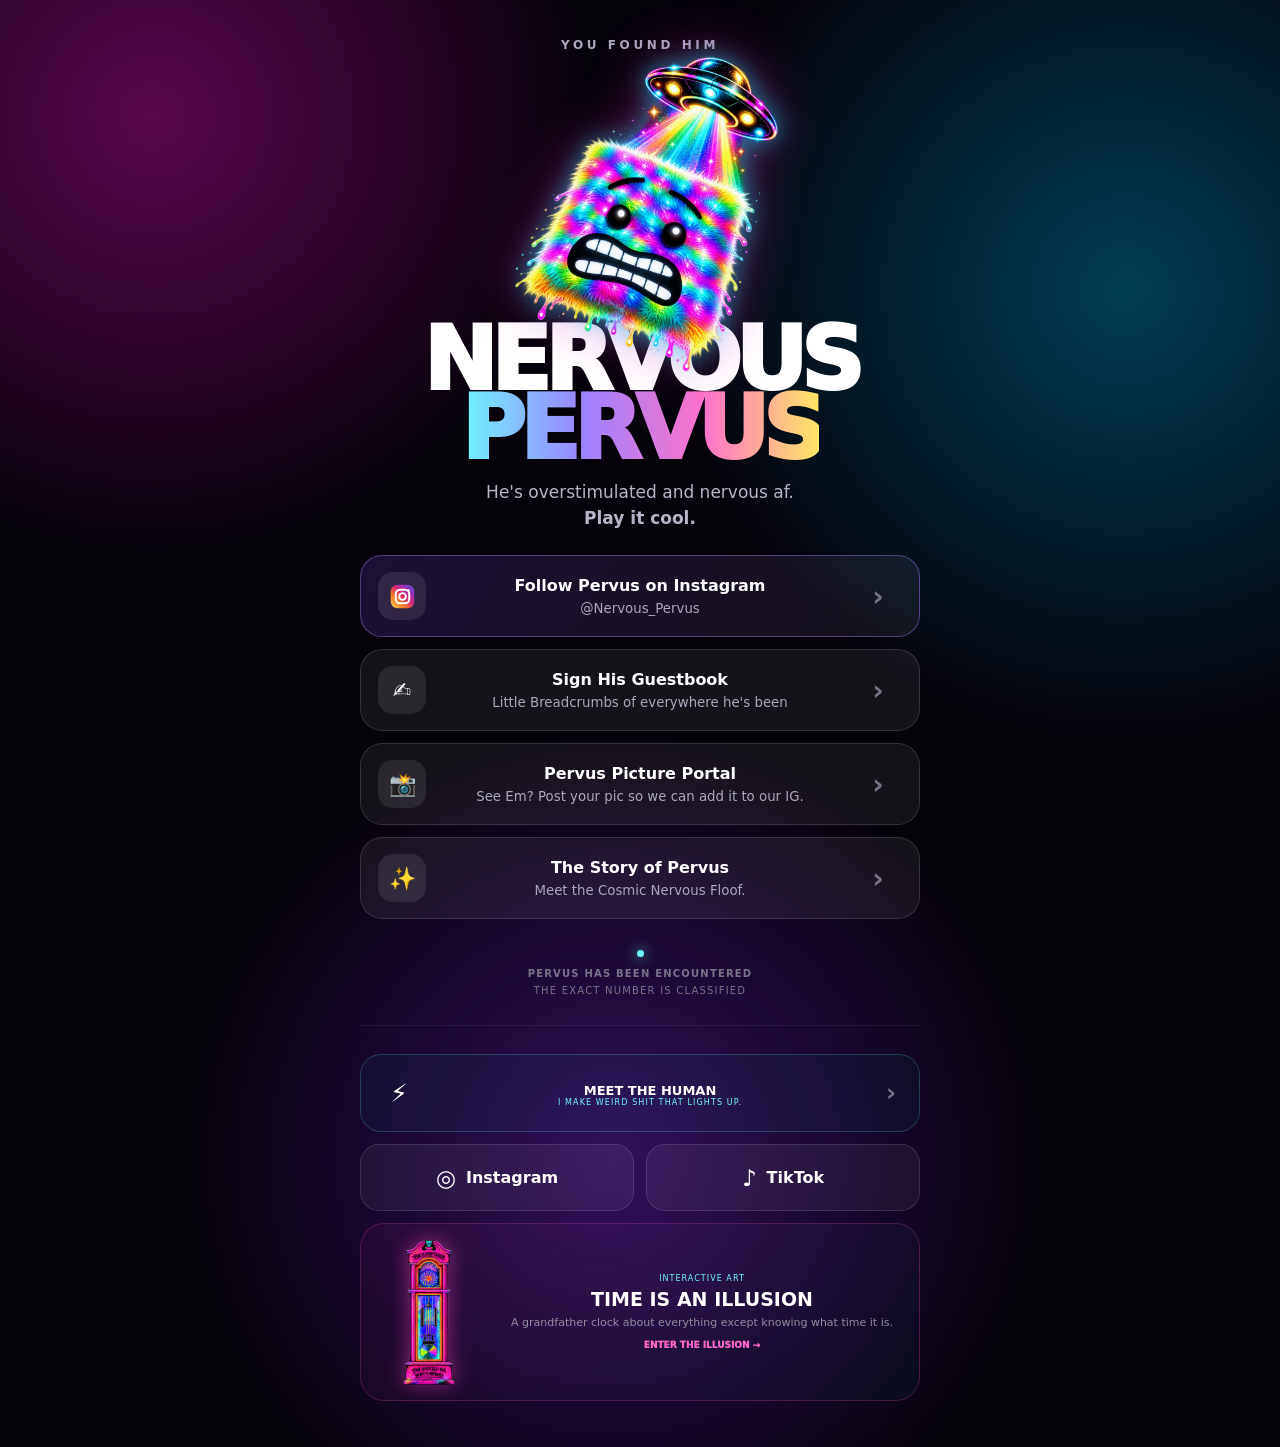
==== commit f313a6d7: "Revise guestbook and upload links descriptions Updated guestbook and upload section descriptions for" ====
--- a/index.html
+++ b/index.html
@@ -20,8 +20,8 @@
 
   <section class="links">
     <a class="card primary" id="pervusInstagram" href="#"><div class="emoji"><svg xmlns="http://www.w3.org/2000/svg" width="27" height="27" viewBox="0 0 32 32" role="img" aria-label="Instagram" style="display:block;max-width:100%;height:auto"><defs><linearGradient id="pervus-ig-gradient" x1="0%" y1="100%" x2="100%" y2="0%"><stop offset="0%" stop-color="#FEDA75"/><stop offset="30%" stop-color="#FA7E1E"/><stop offset="55%" stop-color="#D62976"/><stop offset="78%" stop-color="#962FBF"/><stop offset="100%" stop-color="#4F5BD5"/></linearGradient></defs><rect x="2" y="2" width="28" height="28" rx="8" fill="url(#pervus-ig-gradient)"/><rect x="8" y="8" width="16" height="16" rx="5" fill="none" stroke="#fff" stroke-width="2.3"/><circle cx="16" cy="16" r="4" fill="none" stroke="#fff" stroke-width="2.3"/><circle cx="23" cy="9" r="1.6" fill="#fff"/></svg></div><div><strong>Follow Pervus on Instagram</strong><small>@Nervous_Pervus</small></div><b>›</b></a>
-    <a class="card" href="guestbook.html"><div class="emoji">✍️</div><div><strong>Sign the Pervus Guestbook</strong><small>Tell us how you met our Cosmic Anxiety Poof.</small></div><b>›</b></a>
-    <a class="card" href="upload.html"><div class="emoji">📸</div><div><strong>Pervus in the Wild</strong><small>See Pervus? Post your pic so we can add it to our IG.</small></div><b>›</b></a>
+    <a class="card" href="guestbook.html"><div class="emoji">✍️</div><div><strong>Sign His Guestbook</strong><small>Little Breadcrumbs of everywhere he's been</small></div><b>›</b></a>
+    <a class="card" href="upload.html"><div class="emoji">📸</div><div><strong>Pervus Picture Portal</strong><small>See Em? Post your pic so we can add it to our IG.</small></div><b>›</b></a>
     <a class="card" href="about.html"><div class="emoji">✨</div><div><strong>The Story of Pervus</strong><small>Meet the Cosmic Nervous Floof.</small></div><b>›</b></a>
   </section>
 
